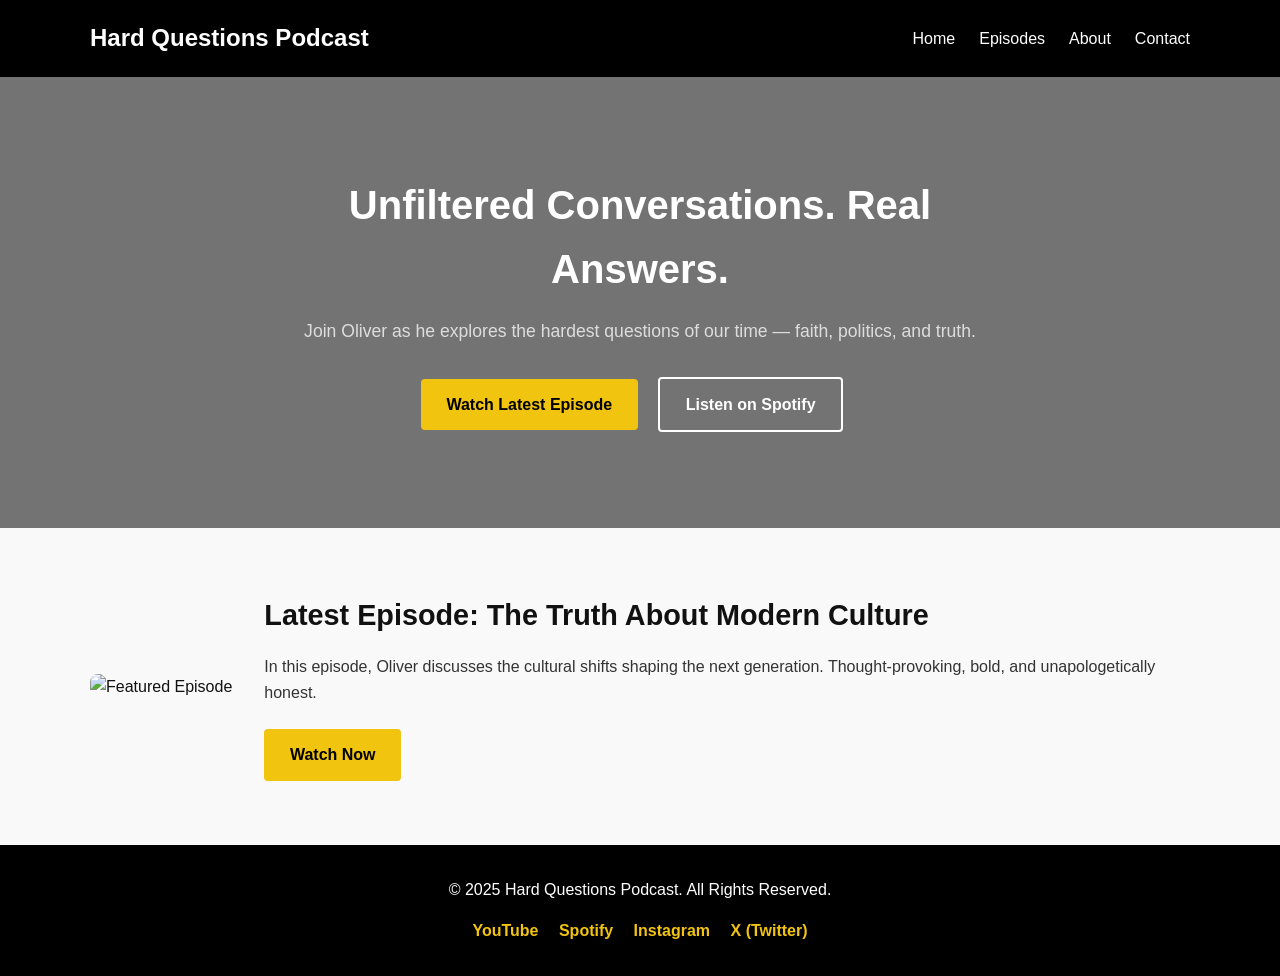
==== index.html @ 76be7a6c "Add files via upload" ====
<!DOCTYPE html>
<html lang="en">
<head>
  <meta charset="UTF-8" />
  <meta name="viewport" content="width=device-width, initial-scale=1.0" />
  <title>Hard Questions Podcast</title>
  <link rel="stylesheet" href="style.css" />
</head>
<body>
  <!-- Header -->
  <header>
    <div class="container">
      <h1 class="logo">Hard Questions Podcast</h1>
      <nav>
        <ul class="nav-links">
          <li><a href="#">Home</a></li>
          <li><a href="#">Episodes</a></li>
          <li><a href="#">About</a></li>
          <li><a href="#">Contact</a></li>
        </ul>
      </nav>
    </div>
  </header>

  <!-- Hero Section -->
  <section class="hero">
    <div class="hero-content">
      <h2>Unfiltered Conversations. Real Answers.</h2>
      <p>Join Oliver as he explores the hardest questions of our time — faith, politics, and truth.</p>
      <div class="hero-buttons">
        <a href="#" class="btn primary">Watch Latest Episode</a>
        <a href="#" class="btn secondary">Listen on Spotify</a>
      </div>
    </div>
  </section>

  <!-- Featured Episode -->
  <section class="featured">
    <div class="container">
      <div class="featured-image">
        <img src="featured-episode.jpg" alt="Featured Episode">
      </div>
      <div class="featured-text">
        <h3>Latest Episode: The Truth About Modern Culture</h3>
        <p>
          In this episode, Oliver discusses the cultural shifts shaping the next generation.
          Thought-provoking, bold, and unapologetically honest.
        </p>
        <a href="#" class="btn primary">Watch Now</a>
      </div>
    </div>
  </section>

  <!-- Footer -->
  <footer>
    <div class="container footer-content">
      <p>&copy; 2025 Hard Questions Podcast. All Rights Reserved.</p>
      <div class="socials">
        <a href="#">YouTube</a>
        <a href="#">Spotify</a>
        <a href="#">Instagram</a>
        <a href="#">X (Twitter)</a>
      </div>
    </div>
  </footer>
</body>
</html>
---- style.css ----
/* Reset and fonts */
* {
  margin: 0;
  padding: 0;
  box-sizing: border-box;
}
body {
  font-family: "Helvetica Neue", Arial, sans-serif;
  color: #111;
  background-color: #fff;
  line-height: 1.6;
}

/* Container */
.container {
  width: 90%;
  max-width: 1100px;
  margin: 0 auto;
}

/* Header */
header {
  background: #000;
  color: #fff;
  padding: 1.2rem 0;
}
header .logo {
  font-size: 1.5rem;
  font-weight: 700;
}
header .container {
  display: flex;
  justify-content: space-between;
  align-items: center;
}
.nav-links {
  list-style: none;
  display: flex;
  gap: 1.5rem;
}
.nav-links a {
  color: #fff;
  text-decoration: none;
  font-weight: 500;
  transition: color 0.3s;
}
.nav-links a:hover {
  color: #f1c40f;
}

/* Hero */
.hero {
  background: url('hero-bg.jpg') center/cover no-repeat;
  color: #fff;
  text-align: center;
  padding: 6rem 1rem;
  position: relative;
}
.hero::after {
  content: "";
  position: absolute;
  top: 0; left: 0;
  width: 100%; height: 100%;
  background: rgba(0,0,0,0.55);
}
.hero-content {
  position: relative;
  z-index: 2;
  max-width: 700px;
  margin: auto;
}
.hero h2 {
  font-size: 2.5rem;
  margin-bottom: 1rem;
}
.hero p {
  font-size: 1.1rem;
  margin-bottom: 2rem;
  color: #ddd;
}

/* Buttons */
.btn {
  display: inline-block;
  padding: 0.8rem 1.6rem;
  border-radius: 4px;
  font-weight: bold;
  text-decoration: none;
  margin-right: 1rem;
  transition: all 0.3s ease;
}
.btn.primary {
  background: #f1c40f;
  color: #000;
}
.btn.primary:hover {
  background: #d4ac0d;
}
.btn.secondary {
  border: 2px solid #fff;
  color: #fff;
}
.btn.secondary:hover {
  background: #fff;
  color: #000;
}

/* Featured Section */
.featured {
  padding: 4rem 1rem;
  background: #f9f9f9;
}
.featured .container {
  display: flex;
  flex-wrap: wrap;
  align-items: center;
  gap: 2rem;
}
.featured-image img {
  width: 100%;
  max-width: 500px;
  border-radius: 8px;
}
.featured-text {
  flex: 1;
}
.featured-text h3 {
  font-size: 1.8rem;
  margin-bottom: 1rem;
}
.featured-text p {
  margin-bottom: 1.5rem;
  color: #333;
}

/* Footer */
footer {
  background: #000;
  color: #fff;
  padding: 2rem 0;
  text-align: center;
}
.footer-content {
  display: flex;
  flex-direction: column;
  gap: 1rem;
  align-items: center;
}
.socials a {
  color: #f1c40f;
  margin: 0 0.5rem;
  text-decoration: none;
  font-weight: 600;
}
.socials a:hover {
  text-decoration: underline;
}

/* Responsive */
@media (max-width: 768px) {
  .featured .container {
    flex-direction: column;
    text-align: center;
  }
  .hero h2 {
    font-size: 2rem;
  }
}
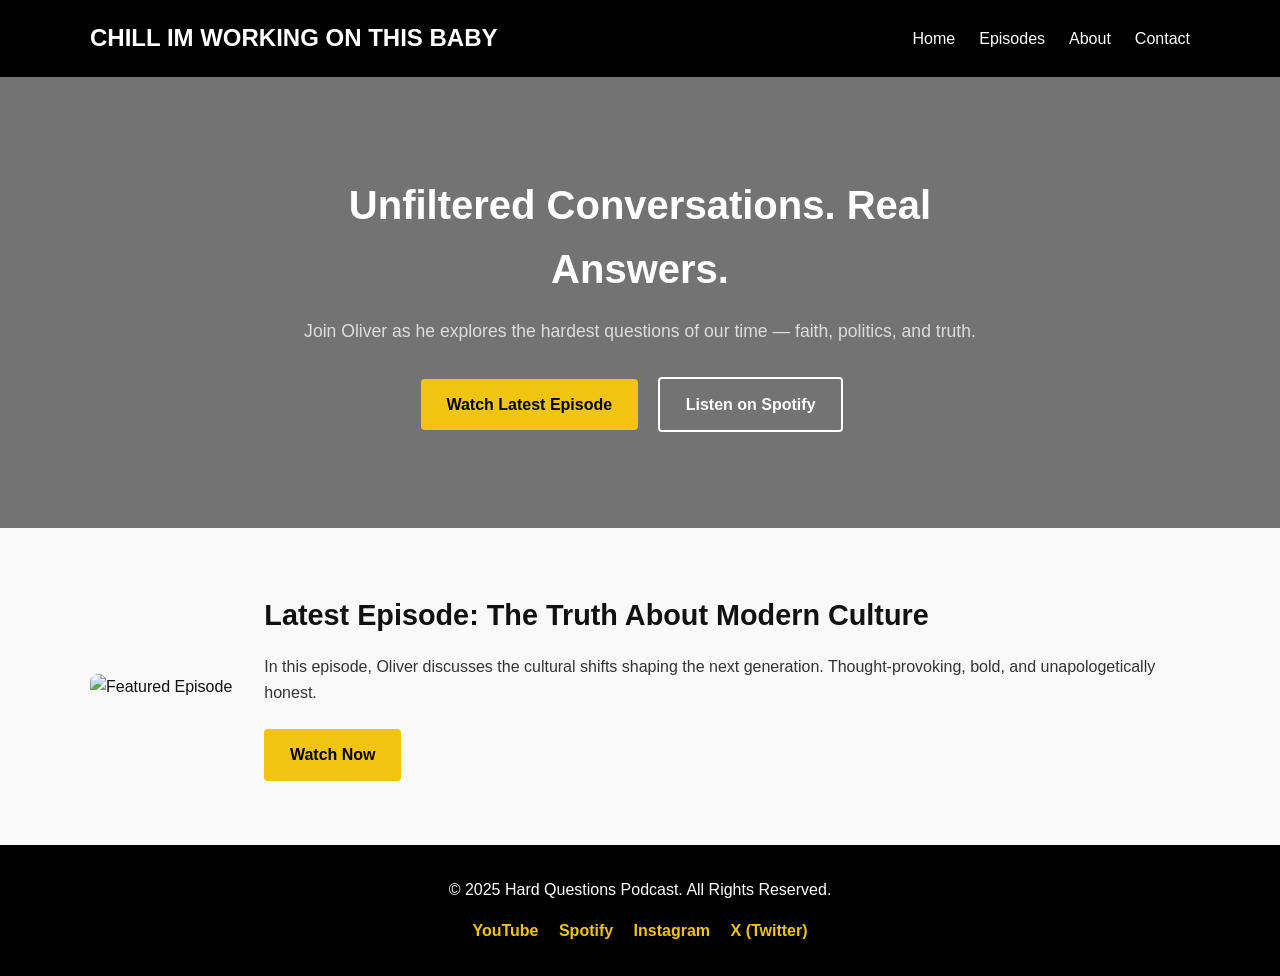
==== commit ffa52c72: "Add files via upload" ====
--- a/index.html
+++ b/index.html
@@ -10,7 +10,7 @@
   <!-- Header -->
   <header>
     <div class="container">
-      <h1 class="logo">Hard Questions Podcast</h1>
+      <h1 class="logo">CHILL IM WORKING ON THIS BABY</h1>
       <nav>
         <ul class="nav-links">
           <li><a href="#">Home</a></li>
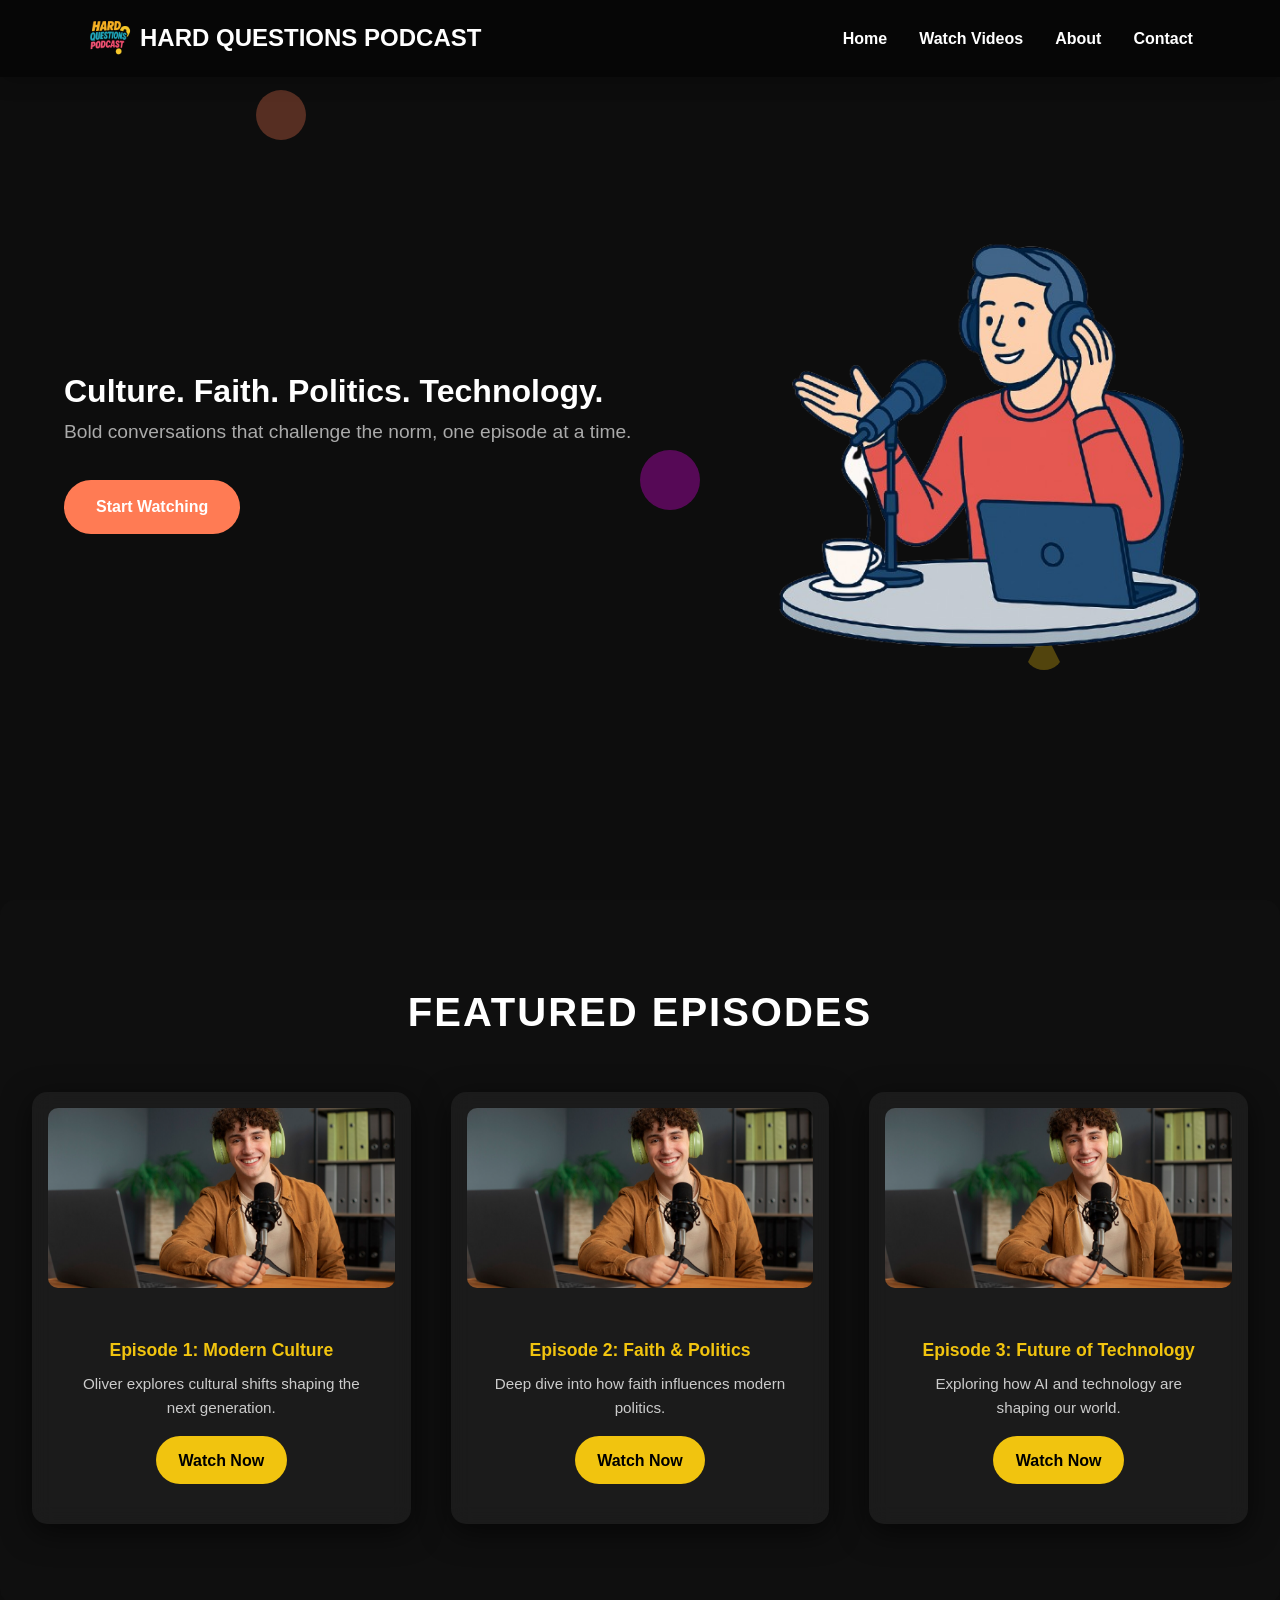
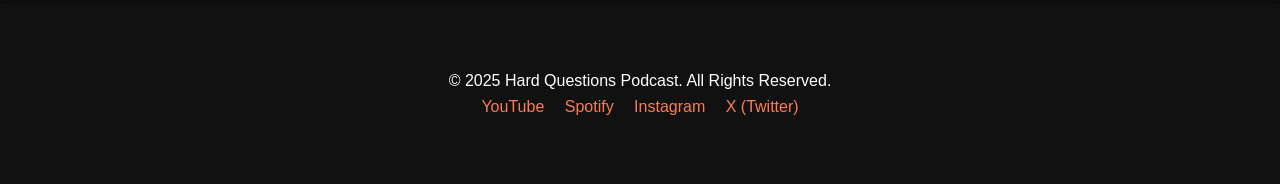
==== commit 6fc016db: "Update and rename index.html.html to index.html" ====
--- a/index.html
+++ b/index.html
@@ -1,55 +1,106 @@
 <!DOCTYPE html>
 <html lang="en">
 <head>
-  <meta charset="UTF-8" />
-  <meta name="viewport" content="width=device-width, initial-scale=1.0" />
+  <meta charset="UTF-8">
+  <meta name="viewport" content="width=device-width, initial-scale=1.0">
   <title>Hard Questions Podcast</title>
-  <link rel="stylesheet" href="style.css" />
+  <link rel="stylesheet" href="style.css">
+  <script defer src="script.js"></script>
 </head>
 <body>
-  <!-- Header -->
-  <header>
-    <div class="container">
-      <h1 class="logo">CHILL IM WORKING ON THIS BABY</h1>
-      <nav>
-        <ul class="nav-links">
-          <li><a href="#">Home</a></li>
-          <li><a href="#">Episodes</a></li>
-          <li><a href="#">About</a></li>
-          <li><a href="#">Contact</a></li>
-        </ul>
-      </nav>
+
+  <!-- Navbar -->
+<!-- Navbar -->
+<nav class="navbar">
+  <div class="container">
+    <a href="index.html" class="logo">
+      <img src="logo.png" alt="Hard Questions Podcast Logo" class="logo-img">
+      HARD QUESTIONS PODCAST
+    </a>
+    
+    <!-- Hamburger for mobile -->
+    <div class="hamburger" id="hamburger">
+      <span></span>
+      <span></span>
+      <span></span>
+    </div>
+    
+    <ul class="nav-links" id="nav-links">
+      <li><a href="index.html">Home</a></li>
+      <li><a href="videos.html">Watch Videos</a></li>
+      <li><a href="#">About</a></li>
+      <li><a href="#">Contact</a></li>
+    </ul>
+  </div>
+</nav>
+
+
+  <!-- Hero Section -->
+  <header class="hero">
+    <div class="floating-shapes">
+      <div class="shape circle"></div>
+      <div class="shape triangle"></div>
+      <div class="shape square"></div>
+      <div class="shape hexagon"></div>
+    </div>
+    <div class="hero-content container">
+      <div class="hero-text">
+        <h1 class="gradient-text">Culture. Faith. Politics. Technology.</h1>
+        <p class="typing-text">Bold conversations that challenge the norm, one episode at a time.</p>
+        <a href="videos.html" class="btn primary">Start Watching</a>
+      </div>
+      <div class="hero-image">
+        <img src="podcaster.png" alt="Podcast illustration">
+      </div>
     </div>
   </header>
 
-  <!-- Hero Section -->
-  <section class="hero">
-    <div class="hero-content">
-      <h2>Unfiltered Conversations. Real Answers.</h2>
-      <p>Join Oliver as he explores the hardest questions of our time — faith, politics, and truth.</p>
-      <div class="hero-buttons">
-        <a href="#" class="btn primary">Watch Latest Episode</a>
-        <a href="#" class="btn secondary">Listen on Spotify</a>
+  
+  <!-- Featured Episodes -->
+<section class="featured container">
+  <h2 class="section-title">Featured Episodes</h2>
+  <div class="featured-grid">
+
+    <!-- Episode 1 -->
+    <div class="featured-item">
+      <div class="video-card">
+        <img src="pod_pic.png" alt="Episode 1">
+        <div class="video-info">
+          <h3>Episode 1: Modern Culture</h3>
+          <p>Oliver explores cultural shifts shaping the next generation.</p>
+          <a href="https://www.youtube.com/watch?v=VIDEO_ID" class="btn primary" target="_blank">Watch Now</a>
+        </div>
       </div>
     </div>
-  </section>
 
-  <!-- Featured Episode -->
-  <section class="featured">
-    <div class="container">
-      <div class="featured-image">
-        <img src="featured-episode.jpg" alt="Featured Episode">
-      </div>
-      <div class="featured-text">
-        <h3>Latest Episode: The Truth About Modern Culture</h3>
-        <p>
-          In this episode, Oliver discusses the cultural shifts shaping the next generation.
-          Thought-provoking, bold, and unapologetically honest.
-        </p>
-        <a href="#" class="btn primary">Watch Now</a>
+    <!-- Episode 2 -->
+    <div class="featured-item">
+      <div class="video-card">
+        <img src="pod_pic.png" alt="Episode 2">
+        <div class="video-info">
+          <h3>Episode 2: Faith & Politics</h3>
+          <p>Deep dive into how faith influences modern politics.</p>
+          <a href="https://www.youtube.com/watch?v=VIDEO_ID" class="btn primary" target="_blank">Watch Now</a>
+        </div>
       </div>
     </div>
-  </section>
+
+    <!-- Episode 3 -->
+    <div class="featured-item">
+      <div class="video-card">
+        <img src="pod_pic.png" alt="Episode 3">
+        <div class="video-info">
+          <h3>Episode 3: Future of Technology</h3>
+          <p>Exploring how AI and technology are shaping our world.</p>
+          <a href="https://www.youtube.com/watch?v=VIDEO_ID" class="btn primary" target="_blank">Watch Now</a>
+        </div>
+      </div>
+    </div>
+
+  </div>
+</section>
+
+  
 
   <!-- Footer -->
   <footer>
@@ -63,5 +114,6 @@
       </div>
     </div>
   </footer>
+
 </body>
 </html>
--- a/style.css
+++ b/style.css
@@ -1,168 +1,291 @@
-/* Reset and fonts */
-* {
-  margin: 0;
-  padding: 0;
-  box-sizing: border-box;
-}
+/* Variables */
+:root {
+  --primary-color: #ff7b54;
+  --accent-color: #f1c40f;
+  --bg-dark: #0d0d0d;
+  --card-bg: rgba(255, 255, 255, 0.05);
+  --glass-blur: 10px;
+}
+
+/* Reset */
+* {margin:0;padding:0;box-sizing:border-box;}
 body {
   font-family: "Helvetica Neue", Arial, sans-serif;
-  color: #111;
-  background-color: #fff;
-  line-height: 1.6;
-}
-
-/* Container */
-.container {
-  width: 90%;
-  max-width: 1100px;
-  margin: 0 auto;
-}
-
-/* Header */
-header {
-  background: #000;
-  color: #fff;
-  padding: 1.2rem 0;
-}
-header .logo {
-  font-size: 1.5rem;
-  font-weight: 700;
-}
-header .container {
+  background: var(--bg-dark);
+  color: #fff;
+  line-height:1.6;
+}
+
+/* Navbar */
+/* Navbar base */
+.navbar {
+  position: fixed;
+  top: 0;
+  width: 100%;
+  padding: 1rem 2%;
+  z-index: 1000;
+  display: flex;
+  justify-content: center;
+  background: rgba(0,0,0,0.5);
+  backdrop-filter: blur(10px);
+  box-shadow: 0 4px 20px rgba(0,0,0,0.2);
+  transition: all 0.3s ease;
+}
+
+/* Navbar container */
+.navbar .container {
   display: flex;
   justify-content: space-between;
   align-items: center;
-}
+  width: 90%;
+  max-width: 1200px;
+}
+
+/* Logo */
+.navbar .logo {
+  display: flex;
+  align-items: center;
+  gap: 0.5rem;
+  font-weight: 700;
+  font-size: 1.5rem;
+  color: #fff;
+  text-decoration: none;
+}
+
+.logo-img {
+  height: 45px;
+  width: 45px;
+}
+
+/* Nav links */
 .nav-links {
   list-style: none;
   display: flex;
-  gap: 1.5rem;
-}
+  gap: 2rem;
+}
+
 .nav-links a {
-  color: #fff;
   text-decoration: none;
-  font-weight: 500;
-  transition: color 0.3s;
-}
-.nav-links a:hover {
+  font-weight: 600;
+  color: #fff;
+  position: relative;
+  transition: all 0.3s ease;
+}
+
+/* Underline hover animation */
+.nav-links a::after {
+  content: '';
+  position: absolute;
+  width: 0%;
+  height: 2px;
+  left: 0;
+  bottom: -5px;
+  background: #f1c40f;
+  transition: 0.3s;
+}
+
+.nav-links a:hover::after {
+  width: 100%;
+}
+
+/* Hamburger Menu for Mobile */
+.hamburger {
+  display: none;
+  flex-direction: column;
+  cursor: pointer;
+  gap: 5px;
+}
+
+.hamburger span {
+  height: 3px;
+  width: 25px;
+  background: #fff;
+  border-radius: 2px;
+  transition: all 0.3s ease;
+}
+
+/* Responsive for Mobile */
+@media(max-width: 768px) {
+  .nav-links {
+    position: absolute;
+    top: 100%;
+    right: 0;
+    background: rgba(0,0,0,0.9);
+    backdrop-filter: blur(10px);
+    width: 200px;
+    flex-direction: column;
+    align-items: center;
+    gap: 1rem;
+    padding: 1rem 0;
+    transform: translateY(-200%);
+    transition: transform 0.3s ease;
+  }
+
+  .nav-links.show {
+    transform: translateY(0);
+  }
+
+  .hamburger {
+    display: flex;
+  }
+}
+
+/* Hero */
+.hero{
+  height:100vh;
+  display:flex;align-items:center;justify-content:center;
+  position:relative;
+  overflow:hidden;
+}
+.hero-content{display:flex;align-items:center;justify-content:space-between;gap:3rem;width:90%;max-width:1200px;}
+.hero-text h2{font-size:3rem; background: linear-gradient(90deg,#ff7b54,#f1c40f); -webkit-background-clip:text; -webkit-text-fill-color:transparent; margin-bottom:1rem;}
+.typing-text{font-size:1.2rem;color:#aaa;margin-bottom:2rem;animation: typing 4s steps(40) 1;}
+@keyframes typing {0% {width:0} 100% {width:100%}}
+.hero .btn.primary{background:var(--primary-color);color:#fff;padding:.9rem 2rem;border-radius:50px;font-weight:bold;text-decoration:none;transition:0.3s;}
+.hero .btn.primary:hover{background:#ff9a76;}
+.hero-image img{width:100%;max-width:450px;transform:translateY(0);transition:0.5s;}
+.hero-image img:hover{transform:translateY(-10px)}
+
+/* Floating shapes */
+.floating-shapes .shape{
+  position:absolute;
+  border-radius:50%;
+  opacity:0.3;
+  animation: float 6s ease-in-out infinite;
+}
+.shape.circle{width:50px;height:50px;background:var(--primary-color);top:10%;left:20%;}
+.shape.triangle{width:40px;height:40px;background:var(--accent-color);top:70%;left:80%;clip-path:polygon(50% 0%,0% 100%,100% 100%);}
+.shape.square{width:60px;height:60px;background:#ff00ff;top:50%;left:50%;}
+@keyframes float{0%{transform:translateY(0)}50%{transform:translateY(-20px)}100%{transform:translateY(0)}}
+
+/* Featured Episodes Section */
+
+/* Featured Episodes Section */
+.featured {
+  padding: 5rem 2rem;
+  background: #0f0f0f;
+  border-radius: 15px;
+}
+
+.section-title {
+  text-align: center;
+  font-size: 2.5rem;
+  color: #fff;
+  margin-bottom: 3rem;
+  letter-spacing: 2px;
+  text-transform: uppercase;
+}
+
+/* Grid */
+.featured-grid {
+  display: grid;
+  grid-template-columns: repeat(auto-fit, minmax(280px, 1fr));
+  gap: 2.5rem;
+  justify-items: center;
+}
+
+/* Video Card */
+.video-card {
+  background: #1a1a1a;
+  border-radius: 20px;
+  overflow: hidden;
+  box-shadow: 0 8px 30px rgba(0,0,0,0.6);
+  transform: translateY(30px);
+  opacity: 0;
+  animation: fadeUp 0.8s forwards;
+  transition: transform 0.3s ease, box-shadow 0.3s ease;
+}
+
+/* Animate in with stagger */
+.featured-item:nth-child(1) .video-card { animation-delay: 0.2s; }
+.featured-item:nth-child(2) .video-card { animation-delay: 0.4s; }
+.featured-item:nth-child(3) .video-card { animation-delay: 0.6s; }
+
+@keyframes fadeUp {
+  0% { opacity: 0; transform: translateY(30px);}
+  100% { opacity: 1; transform: translateY(0);}
+}
+
+/* Hover Zoom */
+.video-card:hover {
+  transform: translateY(-5px) scale(1.03);
+  box-shadow: 0 15px 40px rgba(0,0,0,0.7);
+}
+
+/* Card Image */
+.video-card img {
+  width: 100%;
+  height: 180px;
+  object-fit: cover;
+  transition: transform 0.5s ease;
+}
+
+.video-card img:hover {
+  transform: scale(1.05);
+}
+
+/* Video Info */
+.video-info {
+  padding: 1.5rem;
+  text-align: center;
+}
+
+.video-info h3 {
   color: #f1c40f;
-}
-
-/* Hero */
-.hero {
-  background: url('hero-bg.jpg') center/cover no-repeat;
-  color: #fff;
-  text-align: center;
-  padding: 6rem 1rem;
-  position: relative;
-}
-.hero::after {
-  content: "";
-  position: absolute;
-  top: 0; left: 0;
-  width: 100%; height: 100%;
-  background: rgba(0,0,0,0.55);
-}
-.hero-content {
-  position: relative;
-  z-index: 2;
-  max-width: 700px;
-  margin: auto;
-}
-.hero h2 {
-  font-size: 2.5rem;
-  margin-bottom: 1rem;
-}
-.hero p {
-  font-size: 1.1rem;
-  margin-bottom: 2rem;
-  color: #ddd;
-}
-
-/* Buttons */
-.btn {
-  display: inline-block;
-  padding: 0.8rem 1.6rem;
-  border-radius: 4px;
+  font-size: 1.3rem;
+  margin-bottom: 0.8rem;
+}
+
+.video-info p {
+  color: #ccc;
+  font-size: 0.95rem;
+  margin-bottom: 1.2rem;
+}
+
+/* Button */
+.btn.primary {
+  padding: 0.7rem 1.5rem;
+  border-radius: 25px;
   font-weight: bold;
   text-decoration: none;
-  margin-right: 1rem;
-  transition: all 0.3s ease;
-}
-.btn.primary {
+  color: #222;
   background: #f1c40f;
-  color: #000;
-}
+  transition: all 0.3s ease;
+}
+
 .btn.primary:hover {
-  background: #d4ac0d;
-}
-.btn.secondary {
-  border: 2px solid #fff;
-  color: #fff;
-}
-.btn.secondary:hover {
-  background: #fff;
-  color: #000;
-}
-
-/* Featured Section */
-.featured {
-  padding: 4rem 1rem;
-  background: #f9f9f9;
-}
-.featured .container {
-  display: flex;
-  flex-wrap: wrap;
-  align-items: center;
-  gap: 2rem;
-}
-.featured-image img {
-  width: 100%;
-  max-width: 500px;
-  border-radius: 8px;
-}
-.featured-text {
-  flex: 1;
-}
-.featured-text h3 {
-  font-size: 1.8rem;
-  margin-bottom: 1rem;
-}
-.featured-text p {
-  margin-bottom: 1.5rem;
-  color: #333;
-}
+  background: #ff7b54;
+  color: #fff;
+  transform: scale(1.05);
+}
+
+/* Responsive */
+@media(max-width:768px){
+  .featured-grid { grid-template-columns: 1fr; }
+}
+
+
+
+/* Videos Page */
+.videos-header{padding:120px 0 40px;text-align:center;}
+#search{padding:.7rem 1rem;width:300px;border-radius:25px;border:none;margin-top:0.5rem;}
+.video-grid{display:grid;grid-template-columns:repeat(auto-fit,minmax(250px,1fr));gap:2rem;margin:2rem 0;}
+.video-card{background:var(--card-bg);backdrop-filter:blur(var(--glass-blur));padding:1rem;border-radius:15px;text-align:center;opacity:0;transform:translateY(20px);transition:0.6s;}
+.video-card.show{opacity:1;transform:translateY(0);}
+.video-card img{width:100%;height:180px;object-fit:cover;border-radius:10px;}
+.video-card h3{margin:1rem 0 .5rem;font-size:1.1rem;}
+.video-card p{font-size:.95rem;margin-bottom:1rem;}
+
+/* Buttons */
+.btn.primary{padding:.7rem 1.4rem;border-radius:25px;text-decoration:none;font-weight:bold;color:#000;background:var(--accent-color);transition:0.3s;display:inline-block;}
+.btn.primary:hover{background:yellow;}
 
 /* Footer */
-footer {
-  background: #000;
-  color: #fff;
-  padding: 2rem 0;
-  text-align: center;
-}
-.footer-content {
-  display: flex;
-  flex-direction: column;
-  gap: 1rem;
-  align-items: center;
-}
-.socials a {
-  color: #f1c40f;
-  margin: 0 0.5rem;
-  text-decoration: none;
-  font-weight: 600;
-}
-.socials a:hover {
-  text-decoration: underline;
-}
+footer{background:#111;padding:4rem 0;text-align:center;}
+footer .socials a{margin:0 .5rem;color:var(--primary-color);text-decoration:none;transition:0.3s;}
+footer .socials a:hover{color:var(--accent-color);}
 
 /* Responsive */
-@media (max-width: 768px) {
-  .featured .container {
-    flex-direction: column;
-    text-align: center;
-  }
-  .hero h2 {
-    font-size: 2rem;
-  }
-}
+@media(max-width:768px){.hero-content{flex-direction:column;text-align:center;}.nav-links{flex-direction:column;gap:0.5rem;}}
+
+
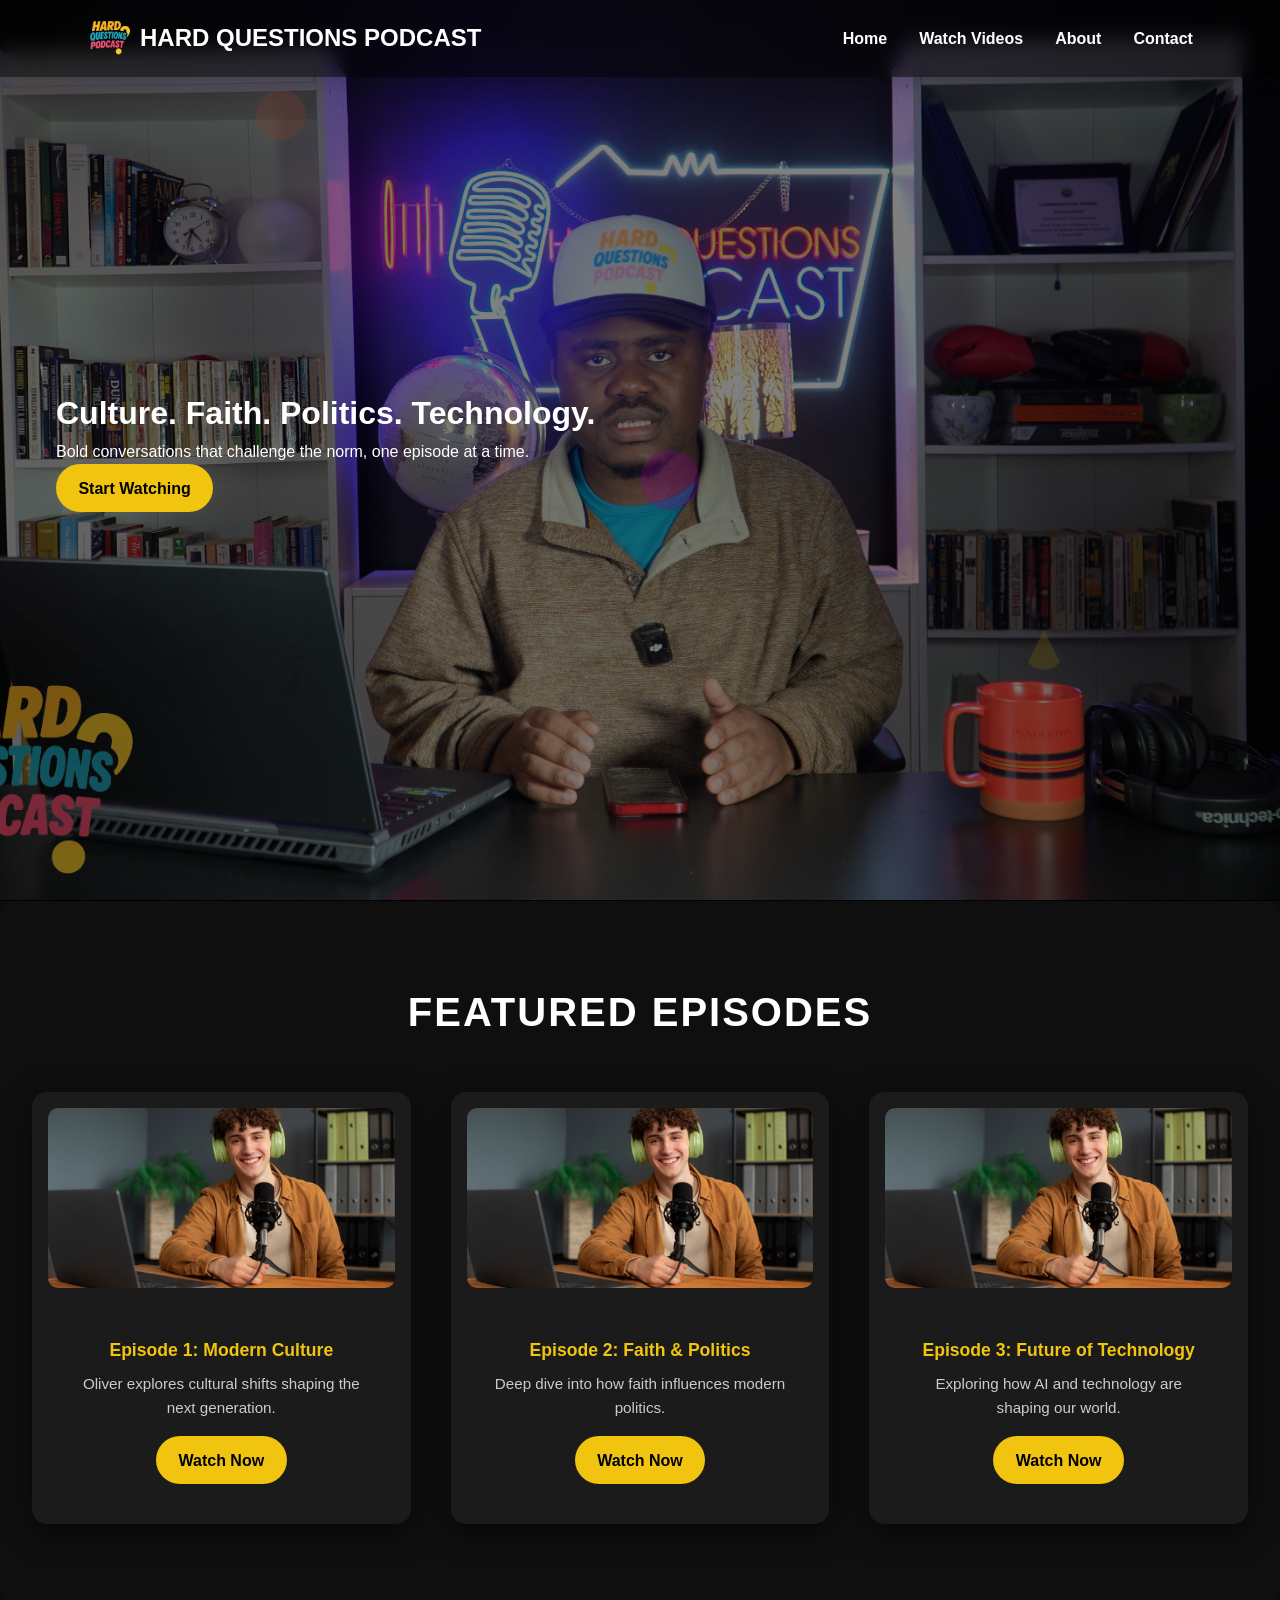
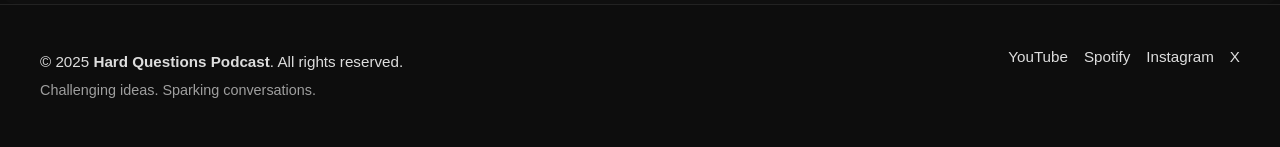
==== commit be4dd1ac: "Update and rename index.html.html to index.html" ====
--- a/index.html
+++ b/index.html
@@ -26,7 +26,7 @@
     </div>
     
     <ul class="nav-links" id="nav-links">
-      <li><a href="index.html">Home</a></li>
+      <li><a href="index.html.html">Home</a></li>
       <li><a href="videos.html">Watch Videos</a></li>
       <li><a href="#">About</a></li>
       <li><a href="#">Contact</a></li>
@@ -37,23 +37,21 @@
 
   <!-- Hero Section -->
   <header class="hero">
-    <div class="floating-shapes">
-      <div class="shape circle"></div>
-      <div class="shape triangle"></div>
-      <div class="shape square"></div>
-      <div class="shape hexagon"></div>
+  <div class="floating-shapes">
+    <div class="shape circle"></div>
+    <div class="shape triangle"></div>
+    <div class="shape square"></div>
+    <div class="shape hexagon"></div>
+  </div>
+  <div class="hero-content container">
+    <div class="hero-text">
+      <h1 class="gradient-text">Culture. Faith. Politics. Technology.</h1>
+      <p class="typing-text">Bold conversations that challenge the norm, one episode at a time.</p>
+      <a href="videos.html" class="btn primary">Start Watching</a>
     </div>
-    <div class="hero-content container">
-      <div class="hero-text">
-        <h1 class="gradient-text">Culture. Faith. Politics. Technology.</h1>
-        <p class="typing-text">Bold conversations that challenge the norm, one episode at a time.</p>
-        <a href="videos.html" class="btn primary">Start Watching</a>
-      </div>
-      <div class="hero-image">
-        <img src="podcaster.png" alt="Podcast illustration">
-      </div>
-    </div>
-  </header>
+  </div>
+</header>
+
 
   
   <!-- Featured Episodes -->
@@ -103,17 +101,31 @@
   
 
   <!-- Footer -->
-  <footer>
-    <div class="container footer-content">
-      <p>&copy; 2025 Hard Questions Podcast. All Rights Reserved.</p>
-      <div class="socials">
-        <a href="#">YouTube</a>
-        <a href="#">Spotify</a>
-        <a href="#">Instagram</a>
-        <a href="#">X (Twitter)</a>
-      </div>
+<footer class="site-footer">
+  <div class="container footer-content">
+    <div class="footer-left">
+      <p>© 2025 <strong>Hard Questions Podcast</strong>. All rights reserved.</p>
+      <p class="tagline">Challenging ideas. Sparking conversations.</p>
     </div>
-  </footer>
+
+    <nav class="footer-socials" aria-label="Social Media">
+      <ul>
+        <li><a href="#" target="_blank" rel="noopener">
+          <i class="fa-brands fa-youtube"></i> YouTube
+        </a></li>
+        <li><a href="#" target="_blank" rel="noopener">
+          <i class="fa-brands fa-spotify"></i> Spotify
+        </a></li>
+        <li><a href="#" target="_blank" rel="noopener">
+          <i class="fa-brands fa-instagram"></i> Instagram
+        </a></li>
+        <li><a href="#" target="_blank" rel="noopener">
+          <i class="fa-brands fa-x-twitter"></i> X
+        </a></li>
+      </ul>
+    </nav>
+  </div>
+</footer>
 
 </body>
 </html>
--- a/style.css
+++ b/style.css
@@ -131,20 +131,84 @@
 }
 
 /* Hero */
-.hero{
-  height:100vh;
-  display:flex;align-items:center;justify-content:center;
-  position:relative;
-  overflow:hidden;
-}
-.hero-content{display:flex;align-items:center;justify-content:space-between;gap:3rem;width:90%;max-width:1200px;}
-.hero-text h2{font-size:3rem; background: linear-gradient(90deg,#ff7b54,#f1c40f); -webkit-background-clip:text; -webkit-text-fill-color:transparent; margin-bottom:1rem;}
-.typing-text{font-size:1.2rem;color:#aaa;margin-bottom:2rem;animation: typing 4s steps(40) 1;}
-@keyframes typing {0% {width:0} 100% {width:100%}}
-.hero .btn.primary{background:var(--primary-color);color:#fff;padding:.9rem 2rem;border-radius:50px;font-weight:bold;text-decoration:none;transition:0.3s;}
-.hero .btn.primary:hover{background:#ff9a76;}
-.hero-image img{width:100%;max-width:450px;transform:translateY(0);transition:0.5s;}
-.hero-image img:hover{transform:translateY(-10px)}
+/* Hero/Header */
+.hero {
+  position: relative;
+  width: 100%;
+  height: 100vh; /* Full viewport height */
+  display: flex;
+  align-items: center;
+  justify-content: center;
+  overflow: hidden;
+  background: url('headerphoto.png') center/cover no-repeat fixed; /* fixed for parallax */
+  background-size: cover;
+  animation: fadeInHero 1.5s ease-in-out;
+}
+
+/* Fade overlay */
+.hero {
+  position: relative;
+  width: 100%;
+  height: 100vh;
+  display: flex;
+  align-items: center;
+  justify-content: center;
+  overflow: hidden;
+  background: url('headerphoto.png') center/cover no-repeat;
+  background-size: cover;
+  animation: fadeInHero 1.5s ease-in-out;
+  will-change: transform; /* improve performance */
+}
+
+.hero::before {
+  content: "";
+  position: absolute;
+  top: 0;
+  left: 0;
+  width: 100%;
+  height: 100%;
+  background-color: rgba(0,0,0,0.5);
+  z-index: 1;
+}
+
+.hero-content {
+  position: relative;
+  z-index: 2;
+  display: flex;
+  align-items: center;
+  justify-content: space-between;
+  width: 100%;
+  max-width: 1200px;
+  padding: 0 1rem;
+  opacity: 0;
+  animation: fadeInContent 1.5s ease-in-out forwards 0.5s;
+}
+
+.hero-text {
+  color: #fff;
+  text-align: left;
+}
+
+/* Animations */
+@keyframes fadeInHero {
+  0% { opacity: 0; transform: scale(1.05); }
+  100% { opacity: 1; transform: scale(1); }
+}
+
+@keyframes fadeInContent {
+  0% { opacity: 0; transform: translateY(20px); }
+  100% { opacity: 1; transform: translateY(0); }
+}
+
+@media (max-width: 768px) {
+  .hero-content {
+    flex-direction: column;
+    text-align: center;
+  }
+}
+
+
+
 
 /* Floating shapes */
 .floating-shapes .shape{
@@ -279,11 +343,84 @@
 /* Buttons */
 .btn.primary{padding:.7rem 1.4rem;border-radius:25px;text-decoration:none;font-weight:bold;color:#000;background:var(--accent-color);transition:0.3s;display:inline-block;}
 .btn.primary:hover{background:yellow;}
-
-/* Footer */
-footer{background:#111;padding:4rem 0;text-align:center;}
-footer .socials a{margin:0 .5rem;color:var(--primary-color);text-decoration:none;transition:0.3s;}
-footer .socials a:hover{color:var(--accent-color);}
+/* Footer Styles */
+.site-footer {
+  background: #0d0d0d;
+  color: #ddd;
+  padding: 2.5rem 1rem; /* Added horizontal padding for smaller screens */
+  border-top: 1px solid #222;
+  font-family: sans-serif;
+}
+
+.footer-content {
+  display: flex;
+  justify-content: space-between;
+  align-items: flex-start;
+  gap: 2rem;
+  max-width: 1200px;
+  margin: 0 auto;
+  flex-wrap: wrap; /* Ensures items wrap on smaller screens */
+}
+
+.footer-left p {
+  margin: 0.3rem 0;
+  font-size: 0.95rem;
+}
+
+.footer-left .tagline {
+  opacity: 0.7;
+  font-size: 0.9rem;
+}
+
+.footer-socials ul {
+  list-style: none;
+  padding: 0;
+  margin: 0;
+  display: flex;
+  flex-wrap: wrap; /* Makes social icons wrap if too many */
+  gap: 0.6rem;
+}
+
+.footer-socials li {
+  margin-bottom: 0; /* Reset bottom margin since using flex gap */
+}
+
+.footer-socials a {
+  color: #ddd;
+  text-decoration: none;
+  font-size: 0.95rem;
+  display: flex;
+  align-items: center;
+  gap: 0.4rem;
+  transition: color 0.2s ease;
+}
+
+.footer-socials a:hover {
+  color: #fff;
+}
+
+.footer-socials i {
+  font-size: 1.1rem;
+}
+
+/* Mobile / Responsive */
+@media (max-width: 768px) {
+  .footer-content {
+    flex-direction: column;
+    align-items: center;
+    text-align: center;
+    gap: 1.5rem; /* Increase spacing between sections */
+  }
+
+  .footer-socials ul {
+    justify-content: center; /* Center social icons on mobile */
+  }
+
+  .footer-left, .footer-socials {
+    width: 100%;
+  }
+}
+
 
 /* Responsive */
 @media(max-width:768px){.hero-content{flex-direction:column;text-align:center;}.nav-links{flex-direction:column;gap:0.5rem;}}
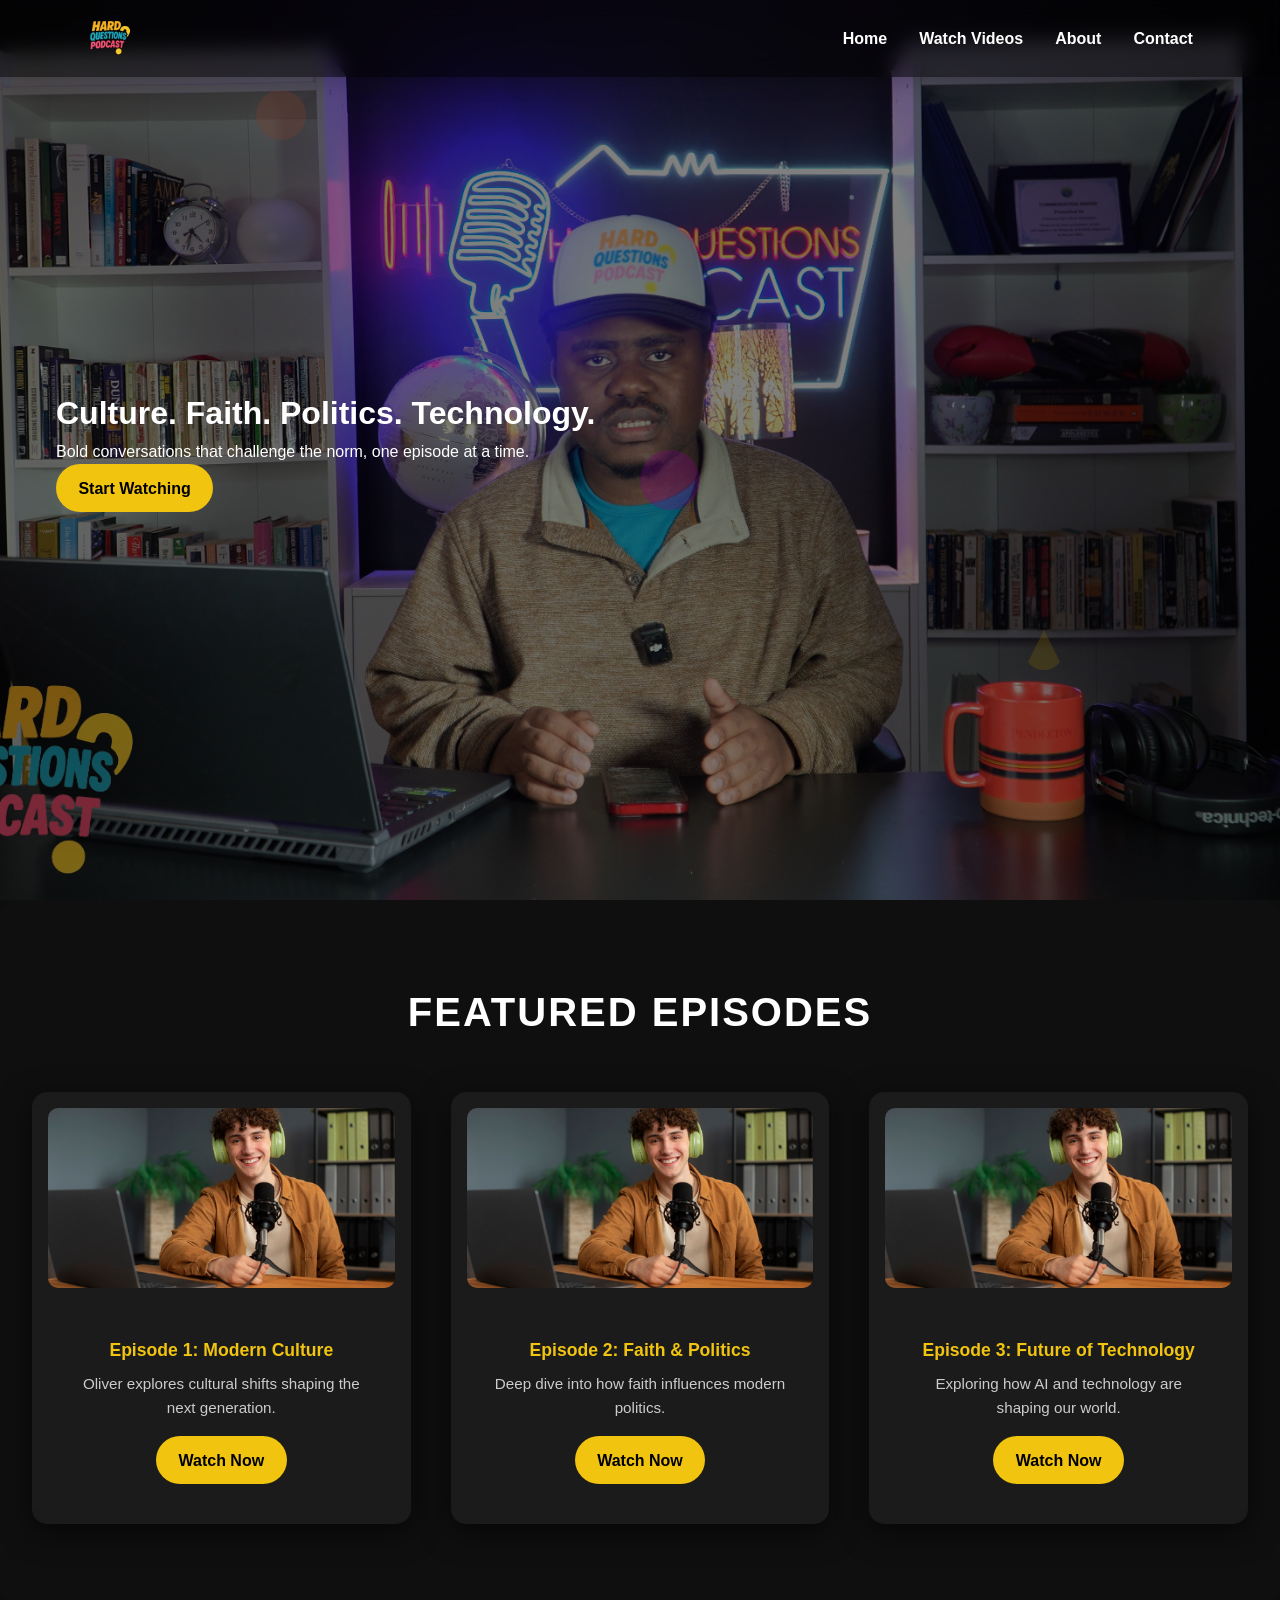
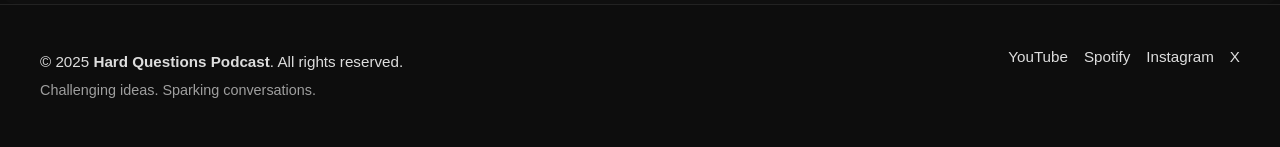
==== commit 3eff1f42: "Update and rename index.html.html to index.html" ====
--- a/index.html
+++ b/index.html
@@ -15,7 +15,7 @@
   <div class="container">
     <a href="index.html" class="logo">
       <img src="logo.png" alt="Hard Questions Podcast Logo" class="logo-img">
-      HARD QUESTIONS PODCAST
+      
     </a>
     
     <!-- Hamburger for mobile -->
--- a/style.css
+++ b/style.css
@@ -146,20 +146,6 @@
 }
 
 /* Fade overlay */
-.hero {
-  position: relative;
-  width: 100%;
-  height: 100vh;
-  display: flex;
-  align-items: center;
-  justify-content: center;
-  overflow: hidden;
-  background: url('headerphoto.png') center/cover no-repeat;
-  background-size: cover;
-  animation: fadeInHero 1.5s ease-in-out;
-  will-change: transform; /* improve performance */
-}
-
 .hero::before {
   content: "";
   position: absolute;
@@ -167,21 +153,22 @@
   left: 0;
   width: 100%;
   height: 100%;
-  background-color: rgba(0,0,0,0.5);
+  background-color: rgba(0, 0, 0, 0.5); /* Adjust opacity for desired fade */
   z-index: 1;
 }
 
+/* Hero content */
 .hero-content {
   position: relative;
-  z-index: 2;
+  z-index: 2; /* Above overlay */
   display: flex;
   align-items: center;
   justify-content: space-between;
   width: 100%;
   max-width: 1200px;
   padding: 0 1rem;
-  opacity: 0;
-  animation: fadeInContent 1.5s ease-in-out forwards 0.5s;
+  opacity: 0; /* Start hidden for fade-in */
+  animation: fadeInContent 1.5s ease-in-out forwards 0.5s; /* delay to sync with hero */
 }
 
 .hero-text {
@@ -200,13 +187,13 @@
   100% { opacity: 1; transform: translateY(0); }
 }
 
+/* Responsive */
 @media (max-width: 768px) {
   .hero-content {
     flex-direction: column;
     text-align: center;
   }
 }
-
 
 
 
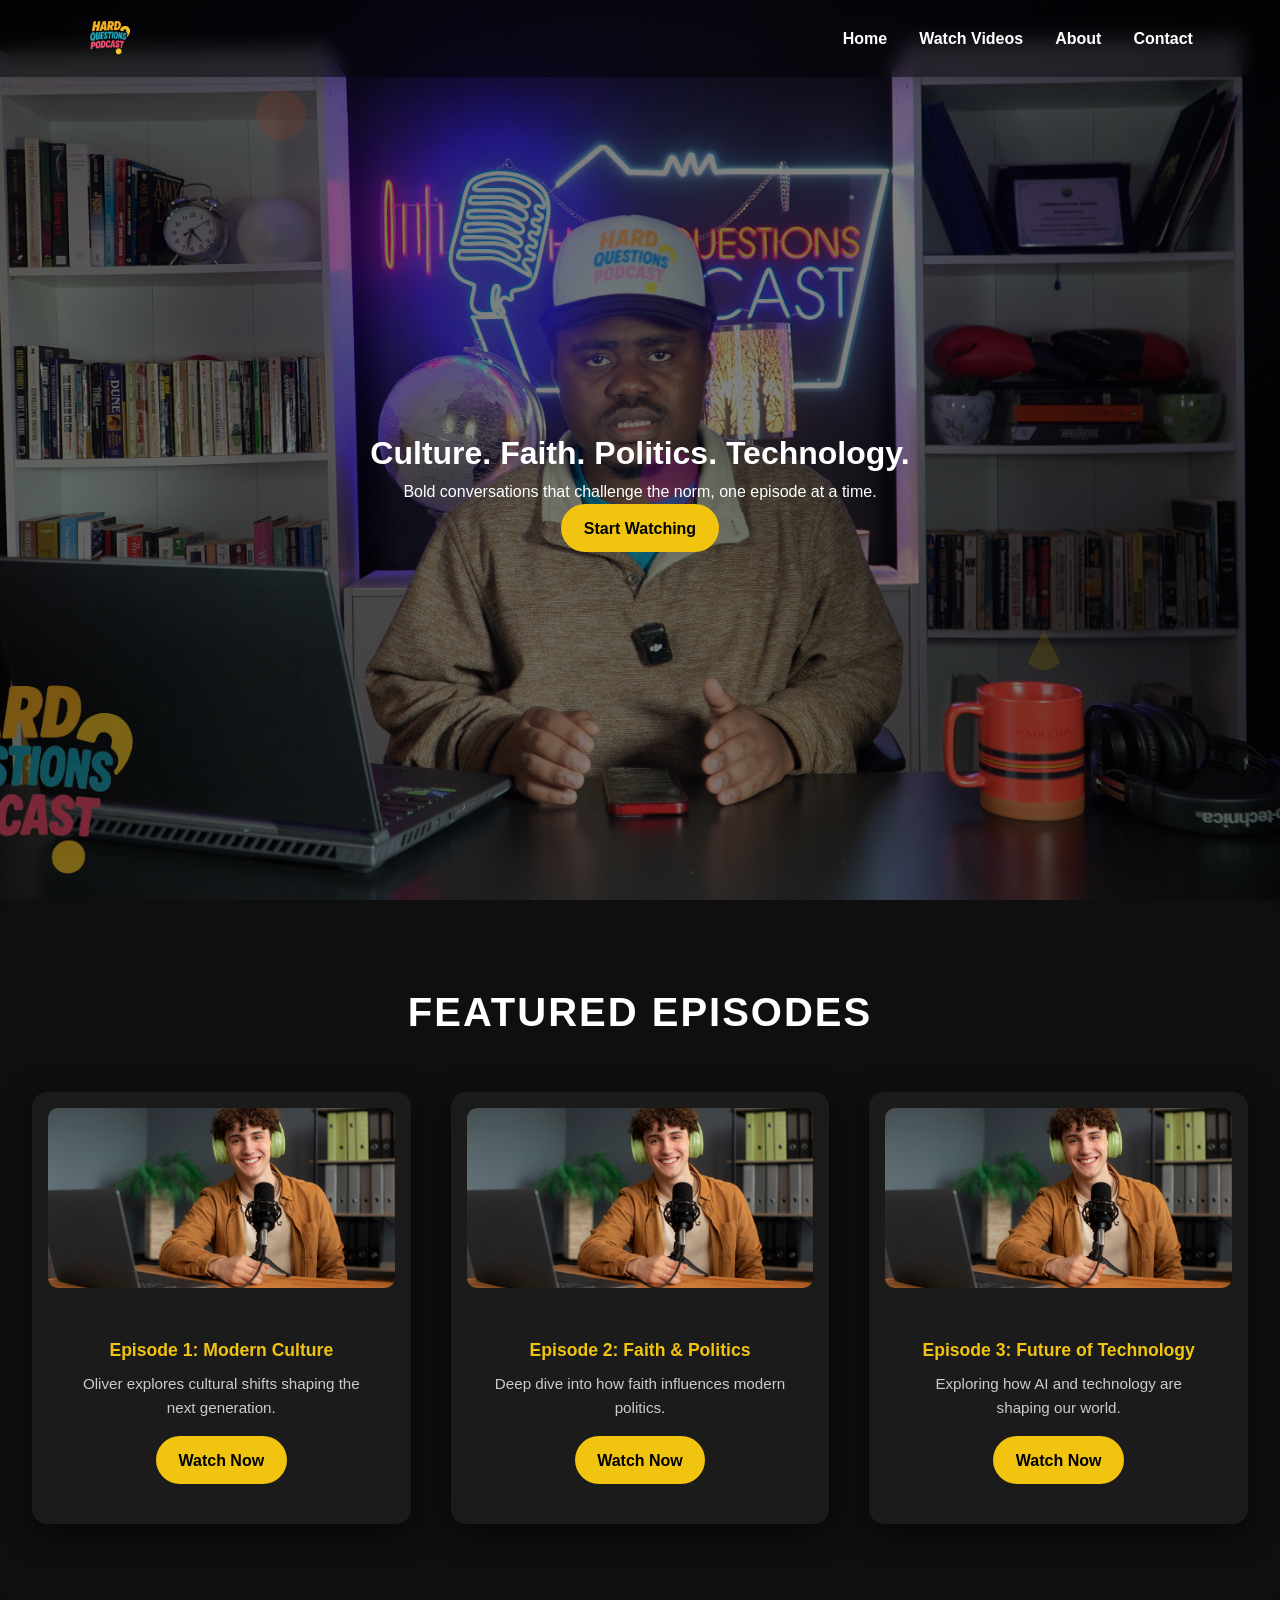
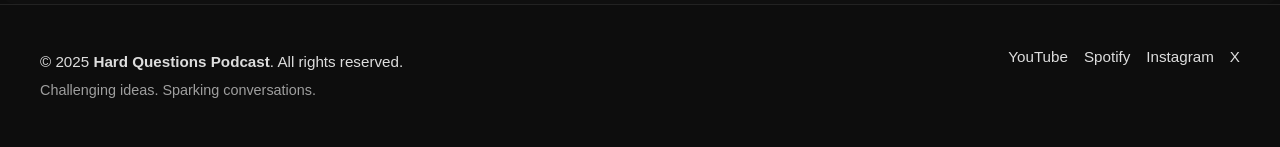
==== commit ed035949: "Update and rename index.html.html to index.html" ====
--- a/index.html
+++ b/index.html
@@ -28,8 +28,8 @@
     <ul class="nav-links" id="nav-links">
       <li><a href="index.html.html">Home</a></li>
       <li><a href="videos.html">Watch Videos</a></li>
-      <li><a href="#">About</a></li>
-      <li><a href="#">Contact</a></li>
+      <li><a href="about.html">About</a></li>
+      <li><a href="contact.html">Contact</a></li>
     </ul>
   </div>
 </nav>
--- a/style.css
+++ b/style.css
@@ -135,17 +135,17 @@
 .hero {
   position: relative;
   width: 100%;
-  height: 100vh; /* Full viewport height */
+  height: 100vh;
+  padding-top: 80px; /* navbar height */
   display: flex;
   align-items: center;
   justify-content: center;
   overflow: hidden;
-  background: url('headerphoto.png') center/cover no-repeat fixed; /* fixed for parallax */
+  background: url('headerphoto.png') center/cover no-repeat;
   background-size: cover;
   animation: fadeInHero 1.5s ease-in-out;
 }
 
-/* Fade overlay */
 .hero::before {
   content: "";
   position: absolute;
@@ -153,28 +153,36 @@
   left: 0;
   width: 100%;
   height: 100%;
-  background-color: rgba(0, 0, 0, 0.5); /* Adjust opacity for desired fade */
+  background-color: rgba(0,0,0,0.5);
   z-index: 1;
 }
 
-/* Hero content */
+/* Allow clicks to pass through overlay and floating shapes */
+.hero::before,
+.floating-shapes .shape {
+  pointer-events: none;
+}
+
 .hero-content {
   position: relative;
-  z-index: 2; /* Above overlay */
-  display: flex;
+  z-index: 2;
+  display: flex;
+  justify-content: center; /* center text horizontally */
   align-items: center;
-  justify-content: space-between;
-  width: 100%;
-  max-width: 1200px;
+  flex-direction: column;
+  text-align: center;
+  max-width: 900px;
   padding: 0 1rem;
-  opacity: 0; /* Start hidden for fade-in */
-  animation: fadeInContent 1.5s ease-in-out forwards 0.5s; /* delay to sync with hero */
-}
-
-.hero-text {
-  color: #fff;
-  text-align: left;
-}
+  opacity: 0;
+  animation: fadeInContent 1.5s ease-in-out forwards 0.5s;
+}
+
+@media (max-width: 768px) {
+  .hero {
+    background-attachment: scroll; /* fix mobile parallax */
+  }
+}
+
 
 /* Animations */
 @keyframes fadeInHero {
@@ -413,3 +421,214 @@
 @media(max-width:768px){.hero-content{flex-direction:column;text-align:center;}.nav-links{flex-direction:column;gap:0.5rem;}}
 
 
+
+
+/* About PAGE CSS */
+
+.podcast-about {
+  padding: 70px 20px;
+  background: linear-gradient(135deg, #111, #222);
+  color: #fff;
+  font-family: "Poppins", Arial, sans-serif;
+}
+
+.about-wrapper {
+  max-width: 1200px;
+  margin: auto;
+  display: flex;
+  gap: 60px;
+  align-items: center;
+  flex-wrap: wrap;
+}
+
+.about-left {
+  flex: 1.3;
+  min-width: 300px;
+}
+
+.about-left h1 {
+  font-size: 40px;
+  margin-bottom: 10px;
+  background: linear-gradient(90deg, #ff7f00, #ffd000);
+  -webkit-background-clip: text;
+  -webkit-text-fill-color: transparent;
+}
+
+.about-left h2 {
+  font-size: 22px;
+  margin-bottom: 25px;
+  opacity: 0.9;
+}
+
+.about-left p {
+  font-size: 17px;
+  line-height: 1.7;
+  margin: 15px 0;
+  color: #e0e0e0;
+}
+
+.about-btn {
+  display: inline-block;
+  margin-top: 25px;
+  background: #ffd000;
+  color: #000;
+  padding: 12px 26px;
+  font-size: 16px;
+  text-decoration: none;
+  border-radius: 8px;
+  font-weight: 600;
+  transition: 0.3s;
+}
+
+.about-btn:hover {
+  transform: translateY(-3px);
+  opacity: 0.85;
+}
+
+/* RIGHT SIDE IMAGE */
+.about-right {
+  flex: 1;
+  min-width: 280px;
+  text-align: center;
+}
+
+.about-right img {
+  width: 100%;
+  max-width: 380px;
+  border-radius: 20px;
+  box-shadow: 0 15px 35px rgba(0,0,0,0.5);
+  animation: fadeIn 1.2s ease;
+}
+
+/* ANIMATION */
+@keyframes fadeIn {
+  from { opacity: 0; transform: scale(0.95); }
+  to   { opacity: 1; transform: scale(1); }
+}
+
+/* RESPONSIVE */
+@media (max-width: 900px) {
+  .about-wrapper { gap: 30px; }
+  .about-left h1 { font-size: 32px; }
+  .about-right img { max-width: 300px; }
+}
+
+
+
+
+
+/* CONTACT SECTION */
+.contact-container {
+  max-width: 900px;
+  margin: 80px auto;
+  padding: 50px;
+  background: rgba(255, 255, 255, 0.97);
+  border-radius: 20px;
+  box-shadow: 0 25px 50px rgba(0,0,0,0.15);
+  backdrop-filter: blur(15px);
+  animation: fadeContact 0.8s ease;
+  font-family: "Poppins", sans-serif;
+}
+
+.contact-container h1 {
+  text-align: center;
+  font-size: 36px;
+  margin-bottom: 40px;
+  background: linear-gradient(90deg, #ff7f00, #ffd000);
+  -webkit-background-clip: text;
+  -webkit-text-fill-color: transparent;
+}
+
+.contact-flex {
+  display: flex;
+  gap: 40px;
+  flex-wrap: wrap;
+}
+
+/* LEFT SIDE — INFO */
+.contact-info {
+  flex: 1;
+  min-width: 260px;
+  color: #000;
+}
+
+.contact-info h2 {
+  font-size: 24px;
+  margin-bottom: 15px;
+  font-weight: 700;
+}
+
+.contact-info p {
+  margin: 10px 0;
+  font-size: 15px;
+  color: #444;
+}
+
+.contact-info i {
+  margin-right: 10px;
+  color: #ff7f00;
+  font-size: 18px;
+}
+
+/* RIGHT SIDE — FORM */
+.contact-form {
+  flex: 1;
+  min-width: 260px;
+}
+
+.contact-form input,
+.contact-form textarea {
+  width: 100%;
+  padding: 14px;
+  margin: 10px 0;
+  border-radius: 10px;
+  border: 1px solid #ddd;
+  font-size: 15px;
+  background: #f9f9f9;
+  transition: 0.2s;
+}
+
+.contact-form input:focus,
+.contact-form textarea:focus {
+  border-color: #ff7f00;
+  outline: none;
+  box-shadow: 0 0 8px rgba(255,128,0,0.3);
+}
+
+.contact-form textarea {
+  height: 150px;
+  resize: none;
+}
+
+/* BUTTON */
+.contact-form button {
+  width: 100%;
+  background: #ff7f00;
+  padding: 14px;
+  border: none;
+  border-radius: 10px;
+  color: #000;
+  font-size: 16px;
+  font-weight: 600;
+  cursor: pointer;
+  transition: 0.3s;
+}
+
+.contact-form button:hover {
+  opacity: 0.85;
+  transform: translateY(-2px);
+}
+
+/* ANIMATION */
+@keyframes fadeContact {
+  from { opacity: 0; transform: translateY(20px); }
+  to   { opacity: 1; transform: translateY(0); }
+}
+
+/* RESPONSIVE */
+@media (max-width: 768px) {
+  .contact-container {
+    margin: 40px 20px;
+    padding: 30px;
+  }
+}
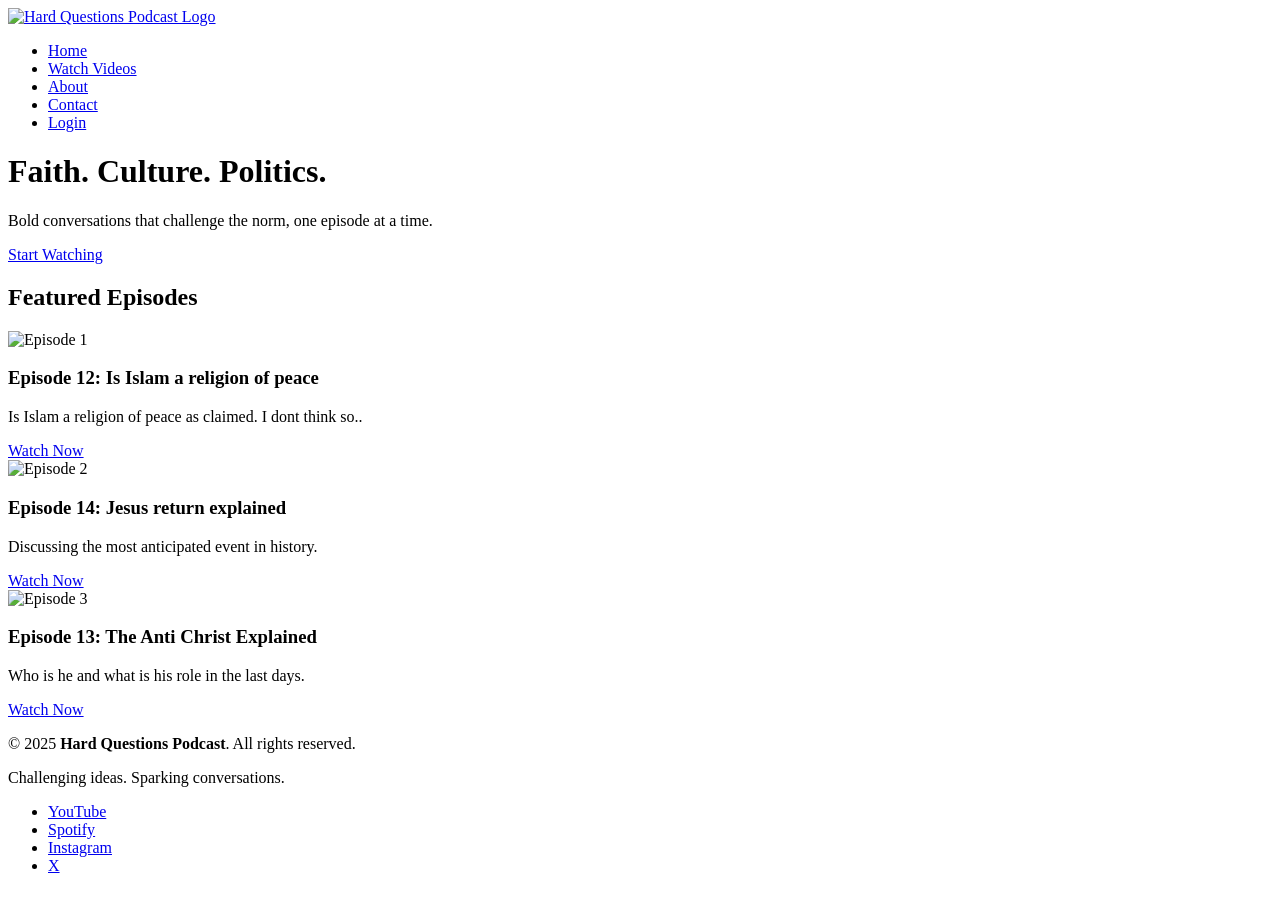
==== commit b8820cda: "Add files via upload" ====
--- a/index.html
+++ b/index.html
@@ -4,8 +4,8 @@
   <meta charset="UTF-8">
   <meta name="viewport" content="width=device-width, initial-scale=1.0">
   <title>Hard Questions Podcast</title>
-  <link rel="stylesheet" href="style.css">
-  <script defer src="script.js"></script>
+  <link rel="stylesheet" href="css/style.css">
+  <script defer src="js/script.js"></script>
 </head>
 <body>
 
@@ -14,7 +14,7 @@
 <nav class="navbar">
   <div class="container">
     <a href="index.html" class="logo">
-      <img src="logo.png" alt="Hard Questions Podcast Logo" class="logo-img">
+      <img src="images/logo.png" alt="Hard Questions Podcast Logo" class="logo-img">
       
     </a>
     
@@ -26,10 +26,11 @@
     </div>
     
     <ul class="nav-links" id="nav-links">
-      <li><a href="index.html.html">Home</a></li>
+      <li><a href="index.html">Home</a></li>
       <li><a href="videos.html">Watch Videos</a></li>
       <li><a href="about.html">About</a></li>
       <li><a href="contact.html">Contact</a></li>
+      <li><a href="login.html" class="login-btn">Login</a></li>
     </ul>
   </div>
 </nav>
@@ -45,7 +46,7 @@
   </div>
   <div class="hero-content container">
     <div class="hero-text">
-      <h1 class="gradient-text">Culture. Faith. Politics. Technology.</h1>
+      <h1 class="gradient-text"> Faith. Culture. Politics.</h1>
       <p class="typing-text">Bold conversations that challenge the norm, one episode at a time.</p>
       <a href="videos.html" class="btn primary">Start Watching</a>
     </div>
@@ -62,10 +63,10 @@
     <!-- Episode 1 -->
     <div class="featured-item">
       <div class="video-card">
-        <img src="pod_pic.png" alt="Episode 1">
+        <img src="images/islam.jpg" alt="Episode 1">
         <div class="video-info">
-          <h3>Episode 1: Modern Culture</h3>
-          <p>Oliver explores cultural shifts shaping the next generation.</p>
+          <h3>Episode 12: Is Islam a religion of peace</h3>
+          <p>Is Islam a religion of peace as claimed. I dont think so..</p>
           <a href="https://www.youtube.com/watch?v=VIDEO_ID" class="btn primary" target="_blank">Watch Now</a>
         </div>
       </div>
@@ -74,10 +75,10 @@
     <!-- Episode 2 -->
     <div class="featured-item">
       <div class="video-card">
-        <img src="pod_pic.png" alt="Episode 2">
+        <img src="images/return.avif" alt="Episode 2">
         <div class="video-info">
-          <h3>Episode 2: Faith & Politics</h3>
-          <p>Deep dive into how faith influences modern politics.</p>
+          <h3>Episode 14: Jesus return explained</h3>
+          <p>Discussing the most anticipated event in history.</p>
           <a href="https://www.youtube.com/watch?v=VIDEO_ID" class="btn primary" target="_blank">Watch Now</a>
         </div>
       </div>
@@ -86,10 +87,10 @@
     <!-- Episode 3 -->
     <div class="featured-item">
       <div class="video-card">
-        <img src="pod_pic.png" alt="Episode 3">
+        <img src="images/antichrist.png" alt="Episode 3">
         <div class="video-info">
-          <h3>Episode 3: Future of Technology</h3>
-          <p>Exploring how AI and technology are shaping our world.</p>
+          <h3>Episode 13: The Anti Christ Explained</h3>
+          <p>Who is he and what is his role in the last days.</p>
           <a href="https://www.youtube.com/watch?v=VIDEO_ID" class="btn primary" target="_blank">Watch Now</a>
         </div>
       </div>
@@ -109,20 +110,13 @@
     </div>
 
     <nav class="footer-socials" aria-label="Social Media">
-      <ul>
-        <li><a href="#" target="_blank" rel="noopener">
-          <i class="fa-brands fa-youtube"></i> YouTube
-        </a></li>
-        <li><a href="#" target="_blank" rel="noopener">
-          <i class="fa-brands fa-spotify"></i> Spotify
-        </a></li>
-        <li><a href="#" target="_blank" rel="noopener">
-          <i class="fa-brands fa-instagram"></i> Instagram
-        </a></li>
-        <li><a href="#" target="_blank" rel="noopener">
-          <i class="fa-brands fa-x-twitter"></i> X
-        </a></li>
-      </ul>
+    <ul>
+        <li><a href="https://youtube.com/@hardquestionspodcast?si=MMtDe8HmEjO8p3ty" target="_blank">YouTube</a></li>
+        <li><a href="https://open.spotify.com/show/062eelOXHtmlxbBX9MQLJs" target="_blank">Spotify</a></li>
+        <li><a href="https://www.instagram.com/hardquestionspodcast/" target="_blank">Instagram</a></li>
+        <li><a href="https://x.com/oliver_kamalebo" target="_blank">X</a></li>
+  </ul>
+
     </nav>
   </div>
 </footer>
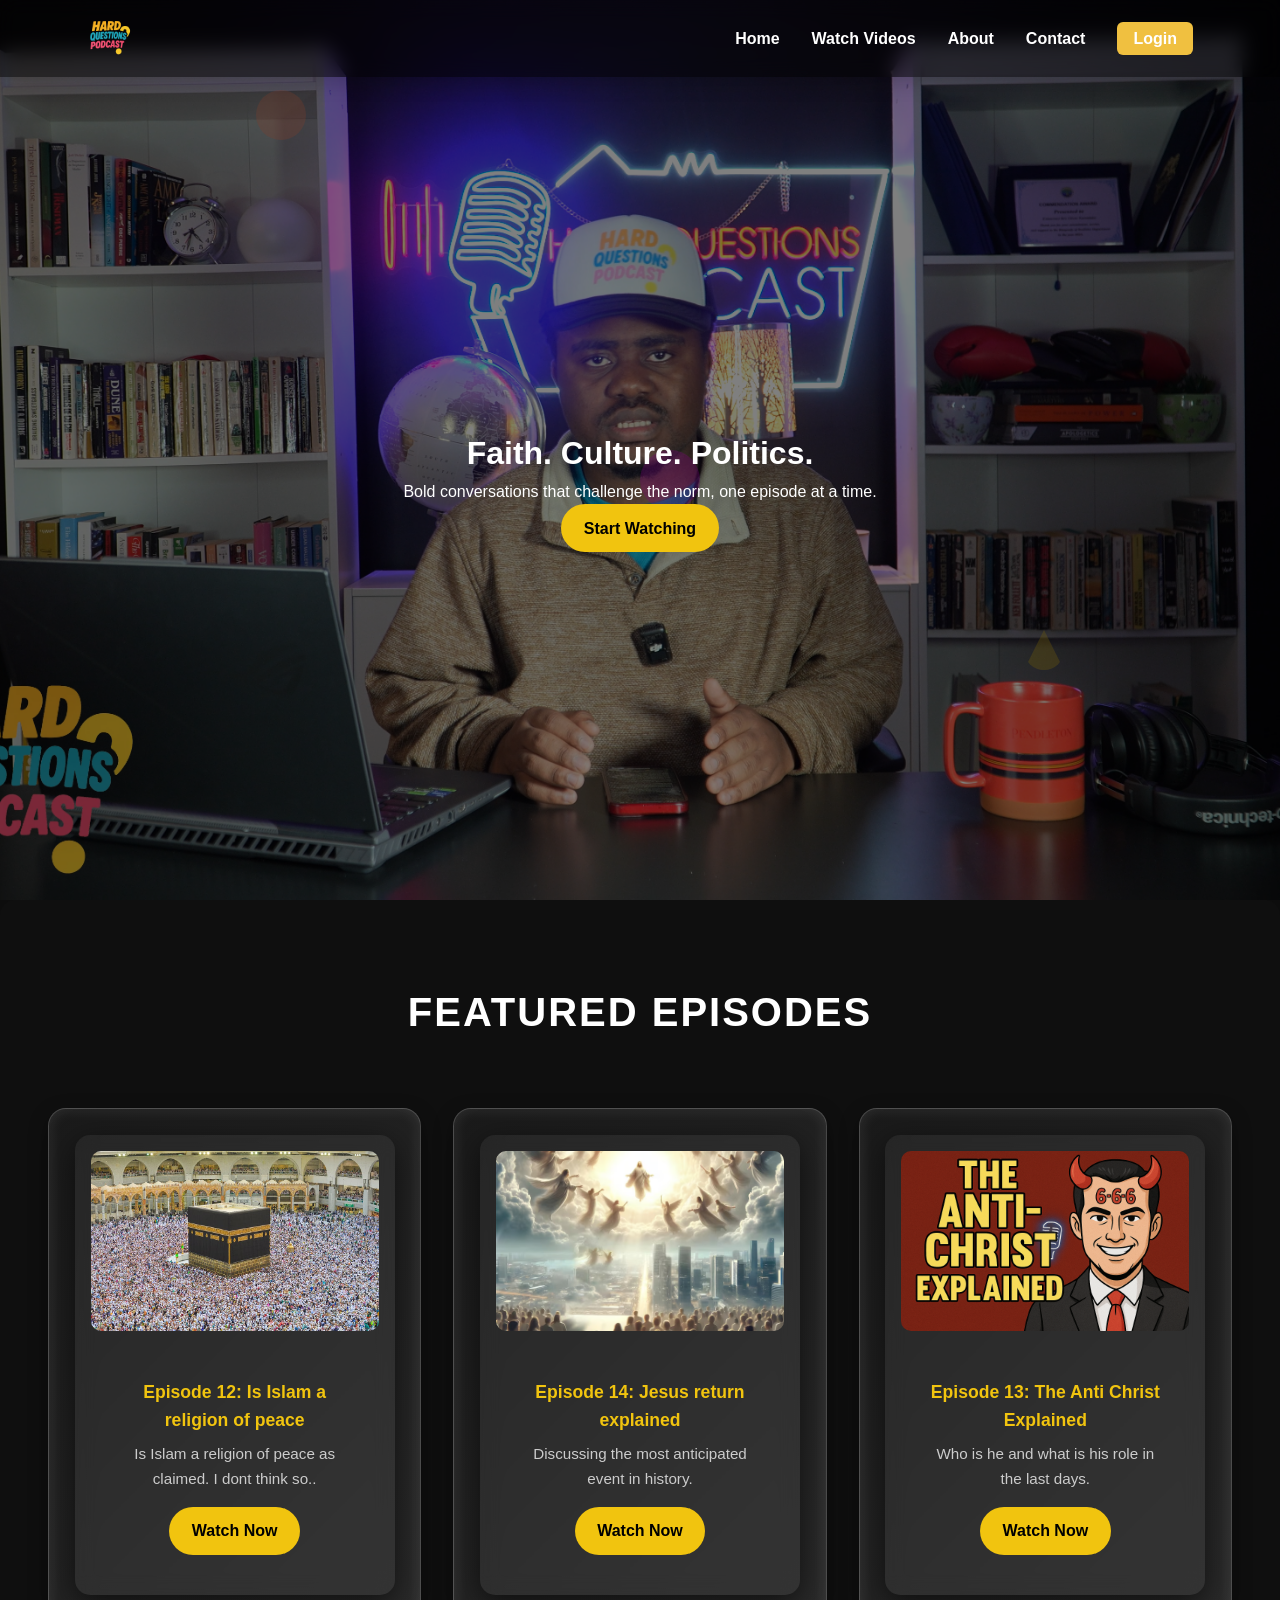
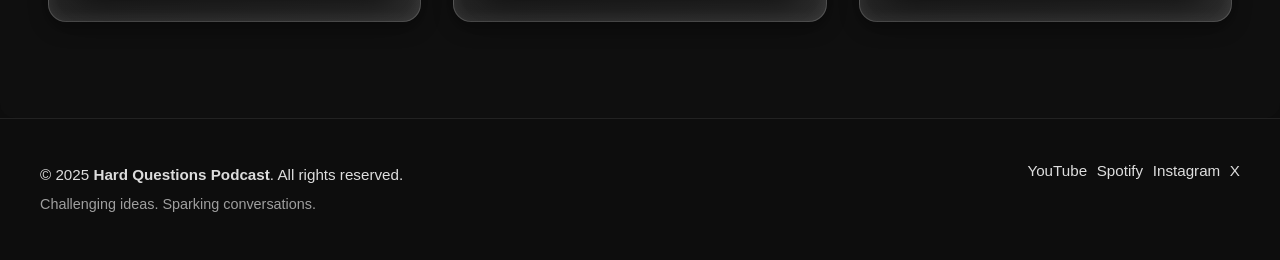
==== commit f9bd469a: "Add files via upload" ====
--- a/index.html
+++ b/index.html
@@ -67,7 +67,7 @@
         <div class="video-info">
           <h3>Episode 12: Is Islam a religion of peace</h3>
           <p>Is Islam a religion of peace as claimed. I dont think so..</p>
-          <a href="https://www.youtube.com/watch?v=VIDEO_ID" class="btn primary" target="_blank">Watch Now</a>
+          <a href="https://youtu.be/hf7mEvcfo7o?si=B5ttr1NcubCEYIF7" class="btn primary" target="_blank">Watch Now</a>
         </div>
       </div>
     </div>
@@ -79,7 +79,7 @@
         <div class="video-info">
           <h3>Episode 14: Jesus return explained</h3>
           <p>Discussing the most anticipated event in history.</p>
-          <a href="https://www.youtube.com/watch?v=VIDEO_ID" class="btn primary" target="_blank">Watch Now</a>
+          <a href="https://youtu.be/mF01MbWaRbs?si=6Ixtk4kVrYRN6Pmb" class="btn primary" target="_blank">Watch Now</a>
         </div>
       </div>
     </div>
@@ -91,7 +91,7 @@
         <div class="video-info">
           <h3>Episode 13: The Anti Christ Explained</h3>
           <p>Who is he and what is his role in the last days.</p>
-          <a href="https://www.youtube.com/watch?v=VIDEO_ID" class="btn primary" target="_blank">Watch Now</a>
+          <a href="https://youtu.be/bGrm5MR4iYk?si=rOXa1bHN5hbVAtWn" class="btn primary" target="_blank">Watch Now</a>
         </div>
       </div>
     </div>
--- a/css/style.css
+++ b/css/style.css
@@ -0,0 +1,741 @@
+/* Variables */
+:root {
+  --primary-color: #ff7b54;
+  --accent-color: #f1c40f;
+  --bg-dark: #0d0d0d;
+  --card-bg: rgba(255, 255, 255, 0.05);
+  --glass-blur: 10px;
+}
+
+/* Reset */
+* {margin:0;padding:0;box-sizing:border-box;}
+body {
+  font-family: "Helvetica Neue", Arial, sans-serif;
+  background: var(--bg-dark);
+  color: #fff;
+  line-height:1.6;
+}
+
+/* Navbar */
+/* Navbar base */
+.navbar {
+  position: fixed;
+  top: 0;
+  width: 100%;
+  padding: 1rem 2%;
+  z-index: 1000;
+  display: flex;
+  justify-content: center;
+  background: rgba(0,0,0,0.5);
+  backdrop-filter: blur(10px);
+  box-shadow: 0 4px 20px rgba(0,0,0,0.2);
+  transition: all 0.3s ease;
+}
+
+/* Navbar container */
+.navbar .container {
+  display: flex;
+  justify-content: space-between;
+  align-items: center;
+  width: 90%;
+  max-width: 1200px;
+}
+
+/* Logo */
+.navbar .logo {
+  display: flex;
+  align-items: center;
+  gap: 0.5rem;
+  font-weight: 700;
+  font-size: 1.5rem;
+  color: #fff;
+  text-decoration: none;
+}
+
+.logo-img {
+  height: 45px;
+  width: 45px;
+}
+
+/* Nav links */
+.nav-links {
+  list-style: none;
+  display: flex;
+  gap: 2rem;
+}
+
+.nav-links a {
+  text-decoration: none;
+  font-weight: 600;
+  color: #fff;
+  position: relative;
+  transition: all 0.3s ease;
+  
+}
+
+/* Underline hover animation */
+.nav-links a::after {
+  content: '';
+  position: absolute;
+  width: 0%;
+  height: 2px;
+  left: 0;
+  bottom: -5px;
+  background: #f1c40f;
+  transition: 0.3s;
+}
+
+.nav-links a:hover::after {
+  width: 100%;
+}
+
+/* Hamburger Menu for Mobile */
+.hamburger {
+  display: none;
+  flex-direction: column;
+  cursor: pointer;
+  gap: 5px;
+}
+
+.hamburger span {
+  height: 3px;
+  width: 25px;
+  background: #fff;
+  border-radius: 2px;
+  transition: all 0.3s ease;
+}
+
+/* Responsive for Mobile */
+@media (max-width: 768px) {
+  /* Hide nav links by default */
+  .nav-links {
+    position: fixed; /* fixed so it slides over content */
+    top: 0;
+    right: -50%; /* hidden off-screen */
+    width: 50%; /* half of screen */
+    height: 100vh;
+    background: rgba(0, 0, 0, 0.9); /* dark overlay */
+    backdrop-filter: blur(8px);
+    flex-direction: column;
+    align-items: center;
+    justify-content: center;
+    gap: 1.5rem;
+    padding: 2rem 1rem;
+    transition: right 0.35s ease;
+    z-index: 1000;
+  }
+
+  /* Show menu when active */
+  .nav-links.show {
+    right: 0;
+  }
+
+  .nav-links a {
+    color: #fff;
+    text-decoration: none;
+    font-size: 1.2rem;
+    font-weight: 500;
+    transition: color 0.3s ease;
+  }
+
+  .nav-links a:hover {
+    color: #f0c040; /* subtle hover */
+  }
+
+  /* Hamburger icon */
+  .hamburger {
+    display: flex;
+    cursor: pointer;
+    z-index: 1100; /* above menu */
+    position: relative;
+  }
+}
+
+
+/* Hero */
+/* Hero/Header */
+.hero {
+  position: relative;
+  width: 100%;
+  height: 100vh;
+  padding-top: 80px; /* navbar height */
+  display: flex;
+  align-items: center;
+  justify-content: center;
+  overflow: hidden;
+  background: url('../images/headerphoto.png') center/cover no-repeat;
+  background-size: cover;
+  animation: fadeInHero 1.5s ease-in-out;
+  
+}
+
+.hero::before {
+  content: "";
+  position: absolute;
+  top: 0;
+  left: 0;
+  width: 100%;
+  height: 100%;
+  background-color: rgba(0,0,0,0.5);
+  z-index: 1;
+}
+
+/* Allow clicks to pass through overlay and floating shapes */
+.hero::before,
+.floating-shapes .shape {
+  pointer-events: none;
+}
+
+.hero-content {
+  position: relative;
+  z-index: 2;
+  display: flex;
+  justify-content: center; /* center text horizontally */
+  align-items: center;
+  flex-direction: column;
+  text-align: center;
+  max-width: 900px;
+  padding: 0 1rem;
+  opacity: 0;
+  animation: fadeInContent 1.5s ease-in-out forwards 0.5s;
+}
+
+@media (max-width: 768px) {
+  .hero {
+    background-attachment: scroll; /* fix mobile parallax */
+  }
+}
+
+
+/* Animations */
+@keyframes fadeInHero {
+  0% { opacity: 0; transform: scale(1.05); }
+  100% { opacity: 1; transform: scale(1); }
+}
+
+@keyframes fadeInContent {
+  0% { opacity: 0; transform: translateY(20px); }
+  100% { opacity: 1; transform: translateY(0); }
+}
+
+/* Responsive */
+@media (max-width: 768px) {
+  .hero-content {
+    flex-direction: column;
+    text-align: center;
+  }
+}
+
+
+
+/* Floating shapes */
+.floating-shapes .shape{
+  position:absolute;
+  border-radius:50%;
+  opacity:0.3;
+  animation: float 6s ease-in-out infinite;
+}
+.shape.circle{width:50px;height:50px;background:var(--primary-color);top:10%;left:20%;}
+.shape.triangle{width:40px;height:40px;background:var(--accent-color);top:70%;left:80%;clip-path:polygon(50% 0%,0% 100%,100% 100%);}
+.shape.square{width:60px;height:60px;background:#ff00ff;top:50%;left:50%;}
+@keyframes float{0%{transform:translateY(0)}50%{transform:translateY(-20px)}100%{transform:translateY(0)}}
+
+/* Featured Episodes Section */
+
+/* Featured Episodes Section */
+.featured {
+  padding: 5rem 2rem;
+  background: #0f0f0f;
+  border-radius: 15px;
+}
+
+.section-title {
+  text-align: center;
+  font-size: 2.5rem;
+  color: #fff;
+  margin-bottom: 3rem;
+  letter-spacing: 2px;
+  text-transform: uppercase;
+}
+
+/* Grid */
+.featured-grid {
+  display: grid;
+  grid-template-columns: repeat(auto-fit, minmax(250px, 1fr));
+  gap: 2rem;
+  padding: 1rem;
+}
+
+/* Fancy card style */
+.featured-grid > * {
+  background: linear-gradient(135deg, #1a1a1a 0%, #2a2a2a 100%);
+  color: #fff; /* ensures text is readable */
+  border-radius: 18px;
+  padding: 1.6rem;
+  border: 1px solid rgba(255, 255, 255, 0.2);
+
+  /* glossy depth */
+  box-shadow:
+    0 6px 20px rgba(0,0,0,0.3),
+    0 0 15px rgba(255,255,255,0.1) inset;
+
+  /* soft floating effect */
+  transform: translateY(0);
+  transition:
+    transform 0.35s ease,
+    box-shadow 0.35s ease,
+    background 0.35s ease;
+}
+
+/* Hover fancy effect */
+.featured-grid > *:hover {
+  transform: translateY(-6px) scale(1.02);
+  background: linear-gradient(135deg, #2a2a2a 0%, #1f1f1f 100%);
+  box-shadow:
+    0 10px 25px rgba(0,0,0,0.4),
+    0 0 20px rgba(255,255,255,0.1) inset;
+}
+
+/* ----------------------- */
+/* Mobile Responsive Tweaks */
+@media (max-width: 1024px) {
+  .featured-grid {
+    grid-template-columns: repeat(auto-fit, minmax(220px, 1fr)); /* allow 2 columns on tablets */
+  }
+}
+
+@media (max-width: 768px) {
+  .featured {
+    padding: 3rem 1.5rem;
+  }
+
+  .section-title {
+    font-size: 2rem;
+    margin-bottom: 2rem;
+  }
+
+  .featured-grid {
+    grid-template-columns: 1fr; /* one column for small phones */
+    gap: 1.5rem;
+    padding: 0.5rem;
+  }
+
+  .featured-grid > * {
+    padding: 1rem;
+    max-width: 100%;
+  }
+}
+
+@media (max-width: 480px) {
+  .section-title {
+    font-size: 1.7rem;
+    letter-spacing: 1px;
+  }
+
+  .featured {
+    padding: 2rem 1rem;
+  }
+}
+
+
+
+/* Video Card */
+.video-card {
+  background: #1a1a1a;
+  border-radius: 20px;
+  overflow: hidden;
+  box-shadow: 0 8px 30px rgba(0,0,0,0.6);
+  transform: translateY(30px);
+  opacity: 0;
+  animation: fadeUp 0.8s forwards;
+  transition: transform 0.3s ease, box-shadow 0.3s ease;
+}
+
+/* Animate in with stagger */
+.featured-item:nth-child(1) .video-card { animation-delay: 0.2s; }
+.featured-item:nth-child(2) .video-card { animation-delay: 0.4s; }
+.featured-item:nth-child(3) .video-card { animation-delay: 0.6s; }
+
+@keyframes fadeUp {
+  0% { opacity: 0; transform: translateY(30px);}
+  100% { opacity: 1; transform: translateY(0);}
+}
+
+/* Hover Zoom */
+.video-card:hover {
+  transform: translateY(-5px) scale(1.03);
+  box-shadow: 0 15px 40px rgba(0,0,0,0.7);
+}
+
+/* Card Image */
+.video-card img {
+  width: 100%;
+  height: 180px;
+  object-fit: cover;
+  transition: transform 0.5s ease;
+}
+
+.video-card img:hover {
+  transform: scale(1.05);
+}
+
+/* Video Info */
+.video-info {
+  padding: 1.5rem;
+  text-align: center;
+}
+
+.video-info h3 {
+  color: #f1c40f;
+  font-size: 1.3rem;
+  margin-bottom: 0.8rem;
+}
+
+.video-info p {
+  color: #ccc;
+  font-size: 0.95rem;
+  margin-bottom: 1.2rem;
+}
+
+/* Button */
+.btn.primary {
+  padding: 0.7rem 1.5rem;
+  border-radius: 25px;
+  font-weight: bold;
+  text-decoration: none;
+  color: #222;
+  background: #f1c40f;
+  transition: all 0.3s ease;
+}
+
+.btn.primary:hover {
+  background: #ff7b54;
+  color: #fff;
+  transform: scale(1.05);
+}
+
+/* Responsive */
+@media(max-width:768px){
+  .featured-grid { grid-template-columns: 1fr; }
+}
+
+
+
+/* Videos Page */
+.videos-header{padding:120px 0 40px;text-align:center;}
+#search{padding:.7rem 1rem;width:300px;border-radius:25px;border:none;margin-top:0.5rem;}
+.video-grid{display:grid;grid-template-columns:repeat(auto-fit,minmax(250px,1fr));gap:2rem;margin:2rem 0;}
+.video-card{background:var(--card-bg);backdrop-filter:blur(var(--glass-blur));padding:1rem;border-radius:15px;text-align:center;opacity:0;transform:translateY(20px);transition:0.6s;}
+.video-card.show{opacity:1;transform:translateY(0);}
+.video-card img{width:100%;height:180px;object-fit:cover;border-radius:10px;}
+.video-card h3{margin:1rem 0 .5rem;font-size:1.1rem;}
+.video-card p{font-size:.95rem;margin-bottom:1rem;}
+
+/* Buttons */
+.btn.primary{padding:.7rem 1.4rem;border-radius:25px;text-decoration:none;font-weight:bold;color:#000;background:var(--accent-color);transition:0.3s;display:inline-block;}
+.btn.primary:hover{background:yellow;}
+/* Footer Styles */
+.site-footer {
+  background: #0d0d0d;
+  color: #ddd;
+  padding: 2.5rem 1rem; /* Added horizontal padding for smaller screens */
+  border-top: 1px solid #222;
+  font-family: sans-serif;
+}
+
+.footer-content {
+  display: flex;
+  justify-content: space-between;
+  align-items: flex-start;
+  gap: 2rem;
+  max-width: 1200px;
+  margin: 0 auto;
+  flex-wrap: wrap; /* Ensures items wrap on smaller screens */
+}
+
+.footer-left p {
+  margin: 0.3rem 0;
+  font-size: 0.95rem;
+}
+
+.footer-left .tagline {
+  opacity: 0.7;
+  font-size: 0.9rem;
+}
+
+.footer-socials ul {
+  list-style: none;
+  padding: 0;
+  margin: 0;
+  display: flex;
+  flex-wrap: wrap; /* Makes social icons wrap if too many */
+  gap: 0.6rem;
+}
+
+.footer-socials li {
+  margin-bottom: 0; /* Reset bottom margin since using flex gap */
+}
+
+.footer-socials a {
+  color: #ddd;
+  text-decoration: none;
+  font-size: 0.95rem;
+  display: flex;
+  align-items: center;
+  gap: 0.4rem;
+  transition: color 0.2s ease;
+}
+
+.footer-socials a:hover {
+  color: #fff;
+}
+
+.footer-socials i {
+  font-size: 1.1rem;
+}
+
+/* Mobile / Responsive */
+@media (max-width: 768px) {
+  .footer-content {
+    flex-direction: column;
+    align-items: center;
+    text-align: center;
+    gap: 1.5rem; /* Increase spacing between sections */
+  }
+
+  .footer-socials ul {
+    justify-content: center; /* Center social icons on mobile */
+  }
+
+  .footer-left, .footer-socials {
+    width: 100%;
+  }
+}
+
+
+/* Responsive */
+@media(max-width:768px){.hero-content{flex-direction:column;text-align:center;}.nav-links{flex-direction:column;gap:0.5rem;}}
+
+
+
+
+/* About PAGE CSS */
+
+.podcast-about {
+  padding: 70px 20px;
+  background: linear-gradient(135deg, #111, #222);
+  color: #fff;
+  font-family: "Poppins", Arial, sans-serif;
+}
+
+.about-wrapper {
+  max-width: 1200px;
+  margin: auto;
+  display: flex;
+  gap: 60px;
+  align-items: center;
+  flex-wrap: wrap;
+}
+
+.about-left {
+  flex: 1.3;
+  min-width: 300px;
+}
+
+.about-left h1 {
+  font-size: 40px;
+  margin-bottom: 10px;
+  background: linear-gradient(90deg, #ff7f00, #ffd000);
+  -webkit-background-clip: text;
+  -webkit-text-fill-color: transparent;
+}
+
+.about-left h2 {
+  font-size: 22px;
+  margin-bottom: 25px;
+  opacity: 0.9;
+}
+
+.about-left p {
+  font-size: 17px;
+  line-height: 1.7;
+  margin: 15px 0;
+  color: #e0e0e0;
+}
+
+.about-btn {
+  display: inline-block;
+  margin-top: 25px;
+  background: #ffd000;
+  color: #000;
+  padding: 12px 26px;
+  font-size: 16px;
+  text-decoration: none;
+  border-radius: 8px;
+  font-weight: 600;
+  transition: 0.3s;
+}
+
+.about-btn:hover {
+  transform: translateY(-3px);
+  opacity: 0.85;
+}
+
+/* RIGHT SIDE IMAGE */
+.about-right {
+  flex: 1;
+  min-width: 280px;
+  text-align: center;
+}
+
+.about-right img {
+  width: 100%;
+  max-width: 380px;
+  border-radius: 20px;
+  box-shadow: 0 15px 35px rgba(0,0,0,0.5);
+  animation: fadeIn 1.2s ease;
+}
+
+/* ANIMATION */
+@keyframes fadeIn {
+  from { opacity: 0; transform: scale(0.95); }
+  to   { opacity: 1; transform: scale(1); }
+}
+
+/* RESPONSIVE */
+@media (max-width: 900px) {
+  .about-wrapper { gap: 30px; }
+  .about-left h1 { font-size: 32px; }
+  .about-right img { max-width: 300px; }
+}
+
+
+
+/* CONTACT SECTION */
+.contact-container {
+  max-width: 900px;
+  margin: 80px auto;
+  padding: 30px;
+  background: rgba(255, 255, 255, 0.97);
+  border-radius: 20px;
+  box-shadow: 0 25px 50px rgba(0,0,0,0.15);
+  backdrop-filter: blur(15px);
+  animation: fadeContact 0.8s ease;
+  font-family: "Poppins", sans-serif;
+}
+
+.contact-container h1 {
+  text-align: center;
+  font-size: 36px;
+  margin-bottom: 40px;
+  background: linear-gradient(90deg, #ff7f00, #ffd000);
+  -webkit-background-clip: text;
+  -webkit-text-fill-color: transparent;
+  font-weight: 700;
+}
+
+.contact-flex {
+  display: flex;
+  gap: 40px;
+  flex-wrap: wrap;
+  justify-content: space-between;
+}
+
+/* LEFT SIDE — INFO */
+
+
+/* RIGHT SIDE — FORM (Google Form) */
+.contact-form {
+  flex: 1;
+  min-width: 260px;
+}
+
+.contact-form h2 {
+  font-size: 22px;
+  font-weight: 700;
+  color: #333;
+  margin-bottom: 15px;
+}
+
+.contact-form iframe {
+  width: 100%;
+  height: 480px;
+  border: none;
+  border-radius: 10px;
+  box-shadow: 0 10px 20px rgba(0, 0, 0, 0.1); /* Optional: adds a shadow for a better look */
+}
+
+/* BUTTON (optional for a traditional form) */
+.contact-form button {
+  width: 100%;
+  background: #ff7f00;
+  padding: 14px;
+  border: none;
+  border-radius: 10px;
+  color: #000;
+  font-size: 16px;
+  font-weight: 600;
+  cursor: pointer;
+  transition: 0.3s;
+}
+
+.contact-form button:hover {
+  opacity: 0.85;
+  transform: translateY(-2px);
+}
+
+/* ANIMATION */
+@keyframes fadeContact {
+  from { opacity: 0; transform: translateY(20px); }
+  to   { opacity: 1; transform: translateY(0); }
+}
+
+/* RESPONSIVE */
+@media (max-width: 768px) {
+  .contact-container {
+    margin: 60px 20px 20px 20px; /* Increased top margin to 60px */
+    padding: 30px;
+  }
+
+  /* Adjust form layout on smaller screens */
+  .contact-flex {
+    flex-direction: column;
+    gap: 20px;
+  }
+
+  /* Adjust iframe height and width for mobile */
+  .contact-form iframe {
+    height: 400px; /* Slightly reduced height for mobile */
+  }
+
+  /* Center align text in contact-info */
+  .contact-info {
+    text-align: center;
+  }
+}
+
+
+/* Login button styling */
+.login-btn {
+  background: #f0c040; /* gold/yellow */
+  color: #000;
+  padding: 0.5rem 1rem;
+  border-radius: 6px;
+  font-weight: 600;
+  transition: background 0.3s ease, transform 0.2s ease;
+}
+
+.login-btn:hover {
+  background: #e6b030; /* darker on hover */
+  transform: scale(1.05);
+}
+
+/* Optional: make it stand out more on mobile side menu */
+@media (max-width: 768px) {
+  .login-btn {
+    width: 80%;
+    text-align: center;
+    margin-top: 1rem;
+  }
+}
+
